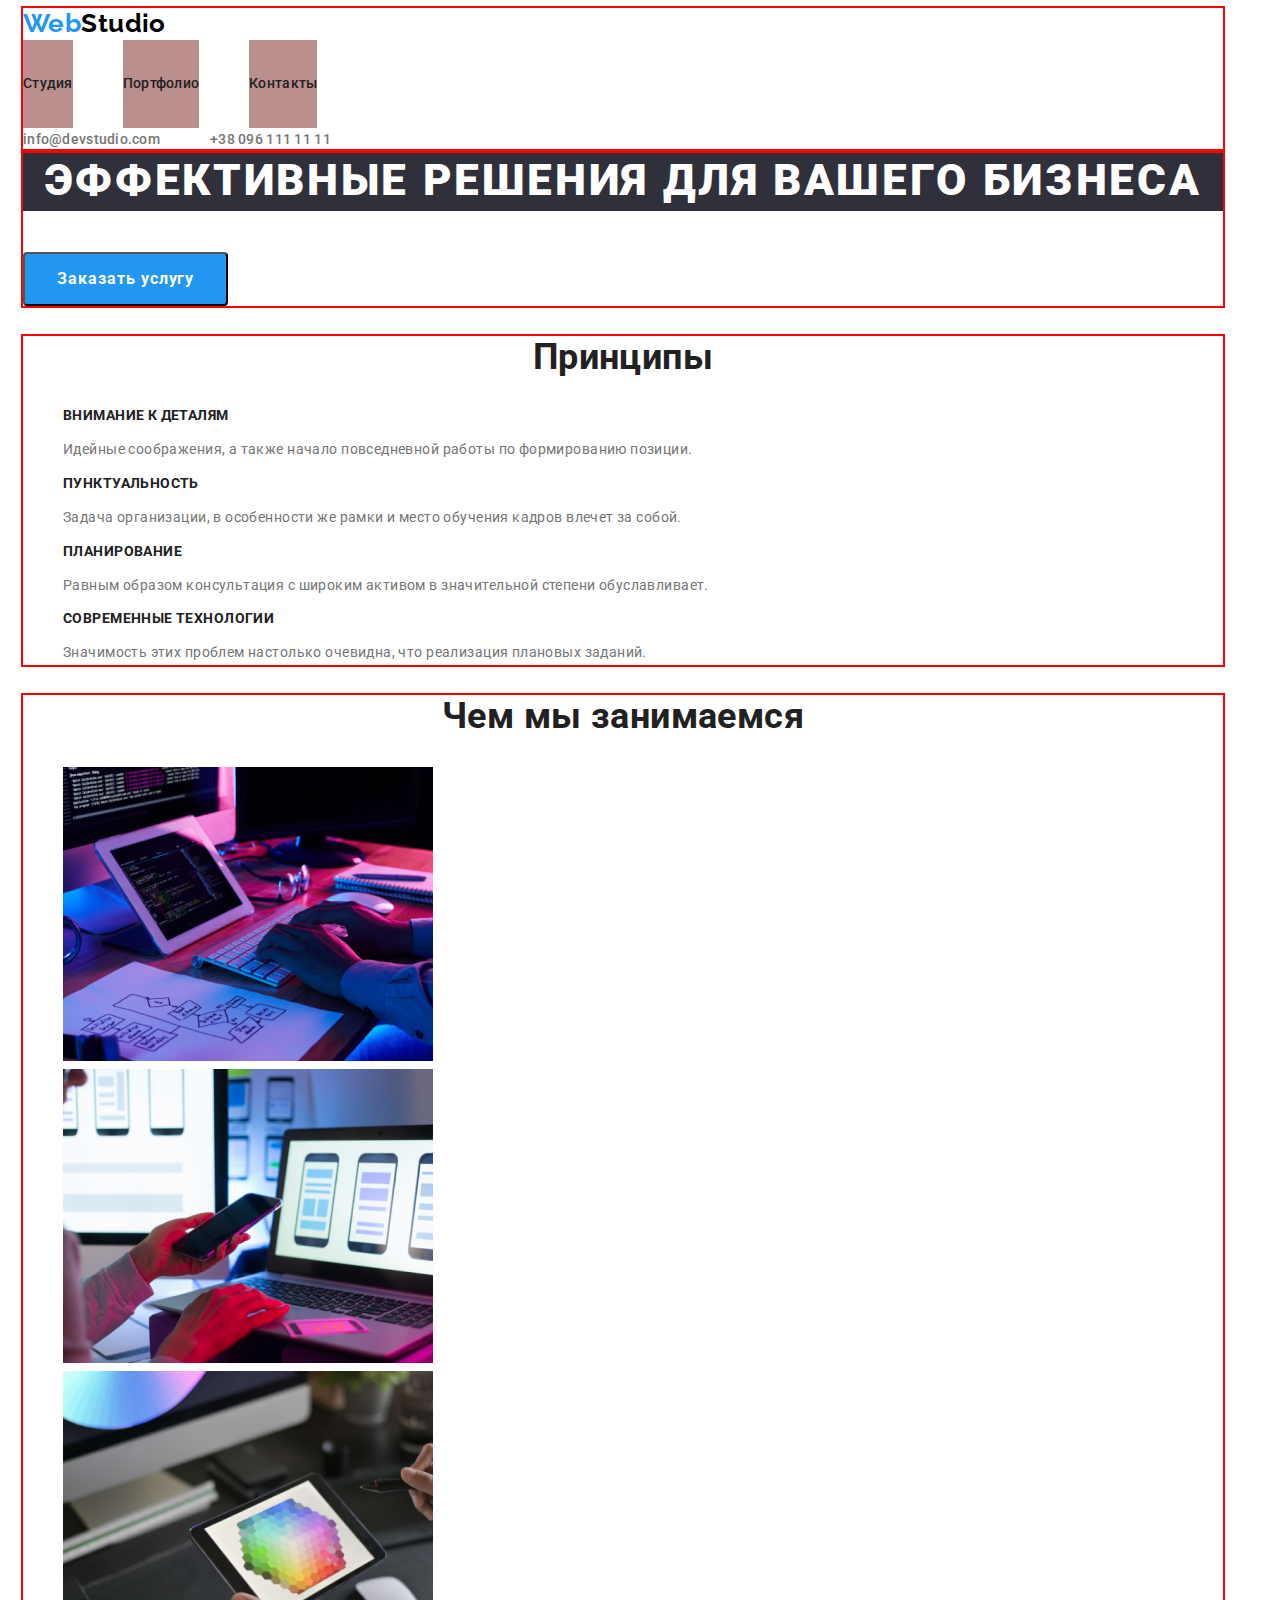
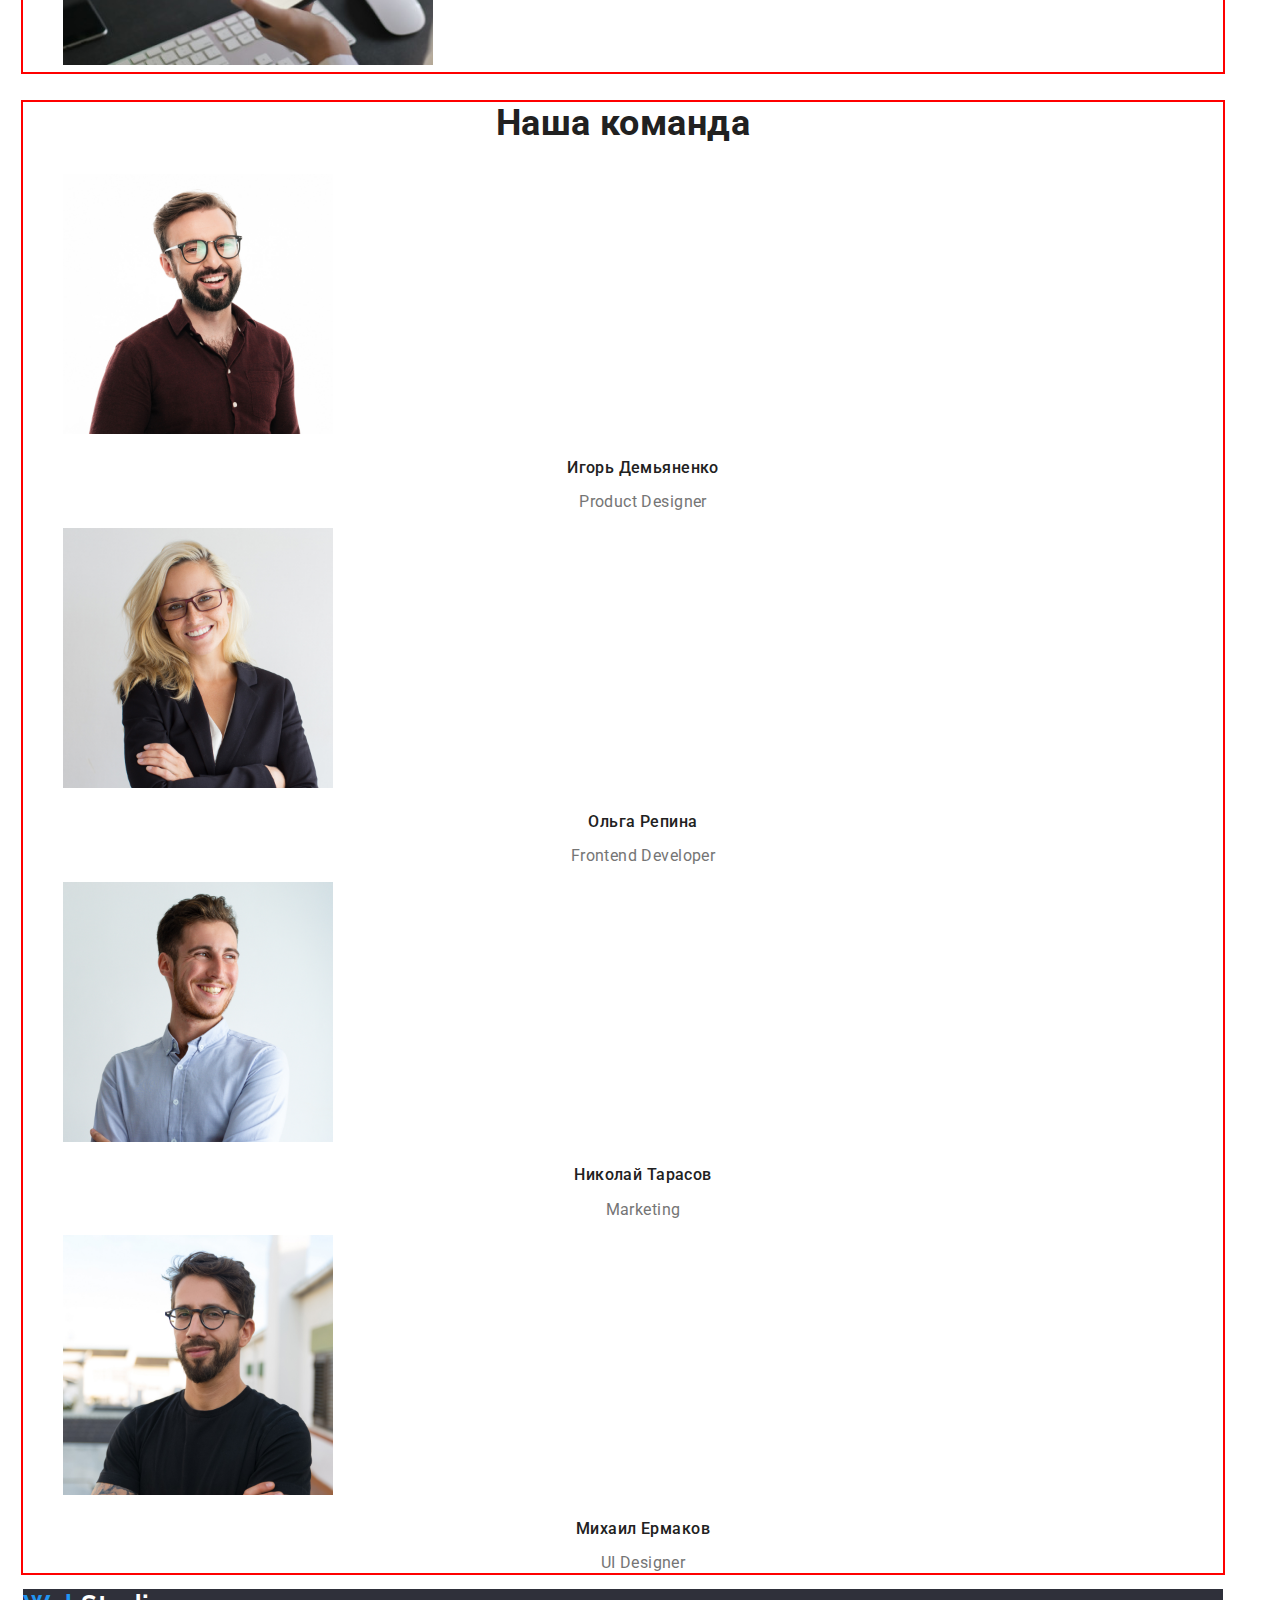
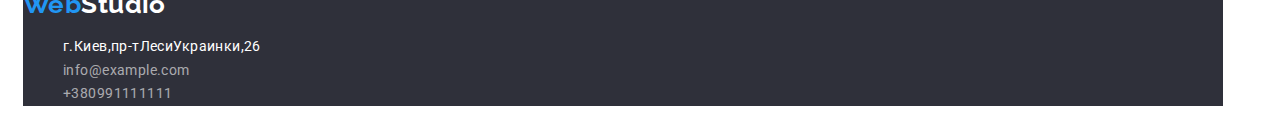
==== index.html @ 0a534595 "Начинает разметку хедера" ====
<!DOCTYPE html>
<html lang="ru">
<head>
    <meta charset="UTF-8">
    <meta http-equiv="X-UA-Compatible" content="IE=edge">
    <meta name="viewport" content="width=device-width, initial-scale=1.0">
    <title>Document</title>
    <link rel="preconnect" href="https://fonts.googleapis.com">
<link rel="preconnect" href="https://fonts.gstatic.com" crossorigin>
<link href="https://fonts.googleapis.com/css2?family=Raleway:wght@700&family=Roboto:wght@400;500;700;900&display=swap" rel="stylesheet">
    <link rel="stylesheet" href="./css/styles.css">
</head>
<body>
        <header class="page-header">
            <div class="container">
                <nav>
                <a href="" class="logo">
                 <span class="logo2">Web</span>Studio
                </a>
               <ul class="site-nav list">
                   <li class="item"><a href="./index.html">Студия</a></li>
                   <li class="item"><a href="./portfolio.html">Портфолио</a></li>
                   <li class="item"><a href="">Контакты</a></li>
               </ul>
                </nav>
               <ul class="connection list">
                   <li class="item"><a href="" class="connection-email" >info@devstudio.com</a></li>
                   <li class="item"><a href="" class="connection-tel">+38 096 111 11 11</a></li>
               </ul>
            </div>
            </header> 
   
    
    
  
   <main>
   <section class="title">
       <h1 class="main-title">Эффективные решения для вашего бизнеса</h1>
       <button type="button" class="button">Заказать услугу</button>
   </section>
   <section class="title">
       <h2 class="second-title">Принципы</h2>
       <ul>
           <li>
               <h3 class="subtitle">Внимание к деталям</h3>
               <p>Идейные соображения, а также начало повседневной работы по формированию позиции.</p>
            </li>
            <li>
                <h3 class="subtitle">Пунктуальность</h3>
                <p>Задача организации, в особенности же рамки и место обучения кадров влечет за собой.</p>
             </li>
             <li>
                <h3 class="subtitle">Планирование</h3>
                <p>Равным образом консультация с широким активом в значительной степени обуславливает.</p>
             </li>
             <li>
                <h3 class="subtitle">Современные технологии</h3>
                <p>Значимость этих проблем настолько очевидна, что реализация плановых заданий.</p>
             </li>
       </ul>
   </section>
   <section class="title">
       <h2 class="second-title">Чем мы занимаемся</h2>
       <ul>
           <li><img src="./images/1.jpg" alt="Рабочий процес програмирования" width="370"></li>
           <li><img src="./images/2.jpg" alt="Ноутбук и смартфон" width="370"></li>
           <li><img src="./images/3.png" alt="Цветовая палитра на экране планшета" width="370"></li>
       </ul>
    </section>
   <section class="title">
       <h2 class="second-title">Наша команда</h2>
       <ul>
           <li>
            <img src="./images/4.jpg" alt="Фото Игоря Демьяненко" width="270">
            <h3 class="title-people">Игорь Демьяненко</h3>
            <p class="text">Product Designer</p>
           </li>
           <li>            
            <img src="./images/5.jpg" alt="Фото Ольги Репиной" width="270">
            <h3 class="title-people">Ольга Репина</h3>
            <p class="text">Frontend Developer</p>
           </li>
           <li>
            <img src="./images/6.jpg" alt="Фото Николая Тарасова" width="270">
            <h3 class="title-people">Николай Тарасов</h3>
            <p class="text">Marketing</p>
           </li>
           <li> 
            <img src="./images/7.jpg" alt="Фото Михаила Ермакова" width="270">
            <h3 class="title-people">Михаил Ермаков</h3>
            <p class="text">UI Designer</p>
        </li>
       </ul>   
   </section>
</main>
<footer class="page-footer">
    <a href="" class="logo-footer">
        <span class="logo-footer2">Web</span>Studio
       </a>
  <address class="contacts">
        <ul class="list-contacts">
            <li><a href="" class="contacts-addres">г.Киев,пр-тЛесиУкраинки,26</a></li>
            <li><a href="mailto:info@example.com" class="contacts-mail">info@example.com</a></li>
            <li><a href="tel:+380991111111" class="contacts-tel">+380991111111</a></li>
        </ul>
    </address>
</footer>
</body>
</html>
---- css/styles.css ----
/*цвет заголовков #212121 */
/*цвет акцента #2196F3 */
/*цвет текста #757575 */
/* белый #FFFFFF */
/* темный фон #2F303A */
/* светлый фон #F5F4FA */

:root {
    --black: #212121 ;
    --accent-color: #2196F3;
    --text-color: #757575;
    --white: #FFFFFF;
    --dark-background: #2F303A;
    --light-background: #F5F4FA;
   
}
.list {
    padding: 0;
    margin: 0;
    list-style: none;
}
body {
   width: 1200px;
   padding-left: 15px;
   padding-right: 15px;

    background-color: #fff;
    color: #757575;
    font-family: Roboto, sans-serif;
    font-style:normal;
font-weight: 400;
font-size: 14px;
line-height: 1.7;
letter-spacing: 0.03em;
} 
.page-header {
    display: flex;
}
.container {
    margin-left: auto;
    margin-right: auto;
    width: 1200px;
    outline: 2px solid red;
    }
 .logo {
     color: black;
     font-family: Raleway, cursive, sans-serif;
     font-weight: 700;
     font-size: 26px;
line-height: 1.19;
text-decoration: none;
     }  
     .logo2  {
    color: #2196F3
   }
ul {
    list-style: none;
}

/* Site-nav */
.site-nav {
    display: flex;
}
.site-nav .item {
    display: block;
    padding-top: 32px;
    padding-bottom: 32px;
    background-color: rosybrown;
}
.site-nav .item + .item {
    margin-left: 50px;
  }
.site-nav a{
 color:var(--black); 
 font-weight: 500;
line-height: 1.14;
letter-spacing: 0.02em; 
text-decoration: none; 
}

.site-nav a:hover,
.site-nav a:focus {
   color: var(--accent-color);
}
.active-page {
    color: var(--accent-color);
}
/*Connection */
.connection {
    display: flex;
    }
.connection .item + .item {
    margin-left: 50px;
}
.connection a{
    font-family: Roboto;
font-weight: 500;
font-size: 14px;
line-height: 1.14;
letter-spacing: 0.02em;
color: var(--text-color);
text-decoration: none;
}
.connection a:hover, 
.connection a:focus {
    color: var(--accent-color);
}

/* Title */
.title {
    outline: 2px solid red;
    }
.main-title {
    margin-top: 0;
    margin-bottom: 41px;
    text-transform: uppercase;
    background-color: var(--dark-background);
    color: var(--white);
    font-weight: 900;
font-size: 44px;
line-height: 1.36;
letter-spacing: 0.06em;
text-align: center;
}
.button {
    display: inline-block;
    cursor: pointer;
    font-family: inherit;
    color: var(--white);
    background-color: var(--accent-color);
    font-weight: 700;
    border-radius: 4px;
    padding: 10px 32px;
    min-width: 200px;
font-size: 16px;
line-height: 1.88;
display: flex;
text-align: center;
letter-spacing: 0.06em;
}
/*Принципы*/ /*Чем мы занимаемся*/ 
.second-title {
  color: var(--black);
  font-weight: 700;
  font-size: 36px;
  line-height: 1.17;
  text-align: center;
  }
 .subtitle {
    text-transform: uppercase;
    color: var(--black);
    font-weight: 700;
    font-size: 14px;
    line-height: 1.14;
 }

/*Наша команда*/
 .title-people {
     color: var(--black);
    font-weight: 500;
    font-size: 16px;
line-height: 1.19;
text-align: center;
 }
 .text {
     color: var(--text-color);
        font-size: 16px;
    line-height: 1.18;
    text-align: center;
    }
/* Footer */
footer {
        background-color: var(--dark-background);
}
.logo-footer {
    color: white;
    font-family: Raleway, cursive, sans-serif;
    font-weight: 700;
    font-size: 26px;
line-height: 1.19;
text-decoration: none;
    }  
    .logo-footer2  {
   color: #2196F3
  }
  .contacts-addres {
    color: var(--white);
    text-decoration: none; 
    font-style: normal;
}
  
.contacts-mail, 
.contacts-tel {
   color: rgba(255, 255, 255, 0.6); 
   text-decoration: none; 
   font-style: normal;
}
  

/* ПОРТФОЛИО*/

.filter-button {
font-family: Roboto;   
 cursor: pointer;
 color: var(--black);
 background: var(--light-background);
font-weight: 500;
font-size: 16px;
line-height: 1.6; 
text-align: center;
letter-spacing: 0.03em;
}
button:hover,
button:focus {
    color: var(--white);
    background: var(--accent-color);
}
.item-list {
color: var(--black);
    font-weight: 700;
font-size: 18px;
line-height: 2;
letter-spacing: 0.06em;
}
.item-text {
    color: var(--text-color);
    font-size: 16px;
line-height: 1.9;
}
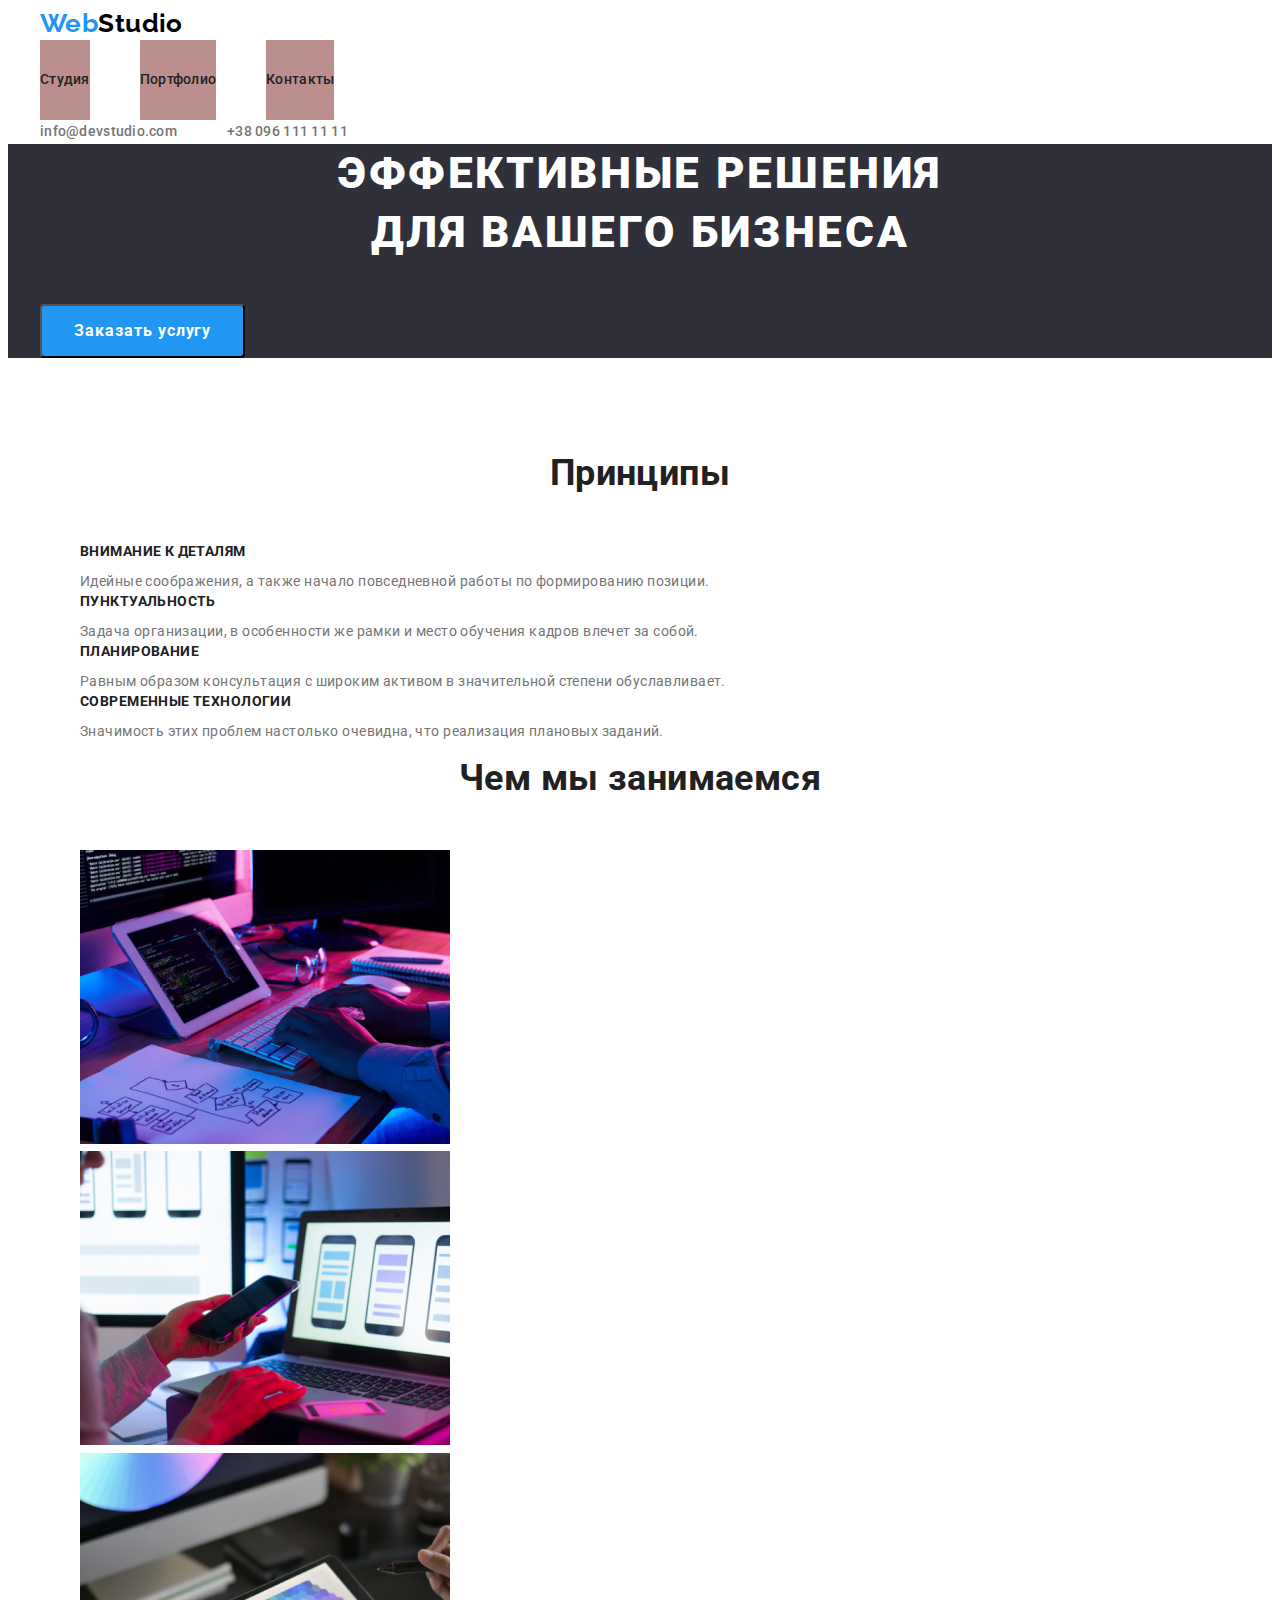
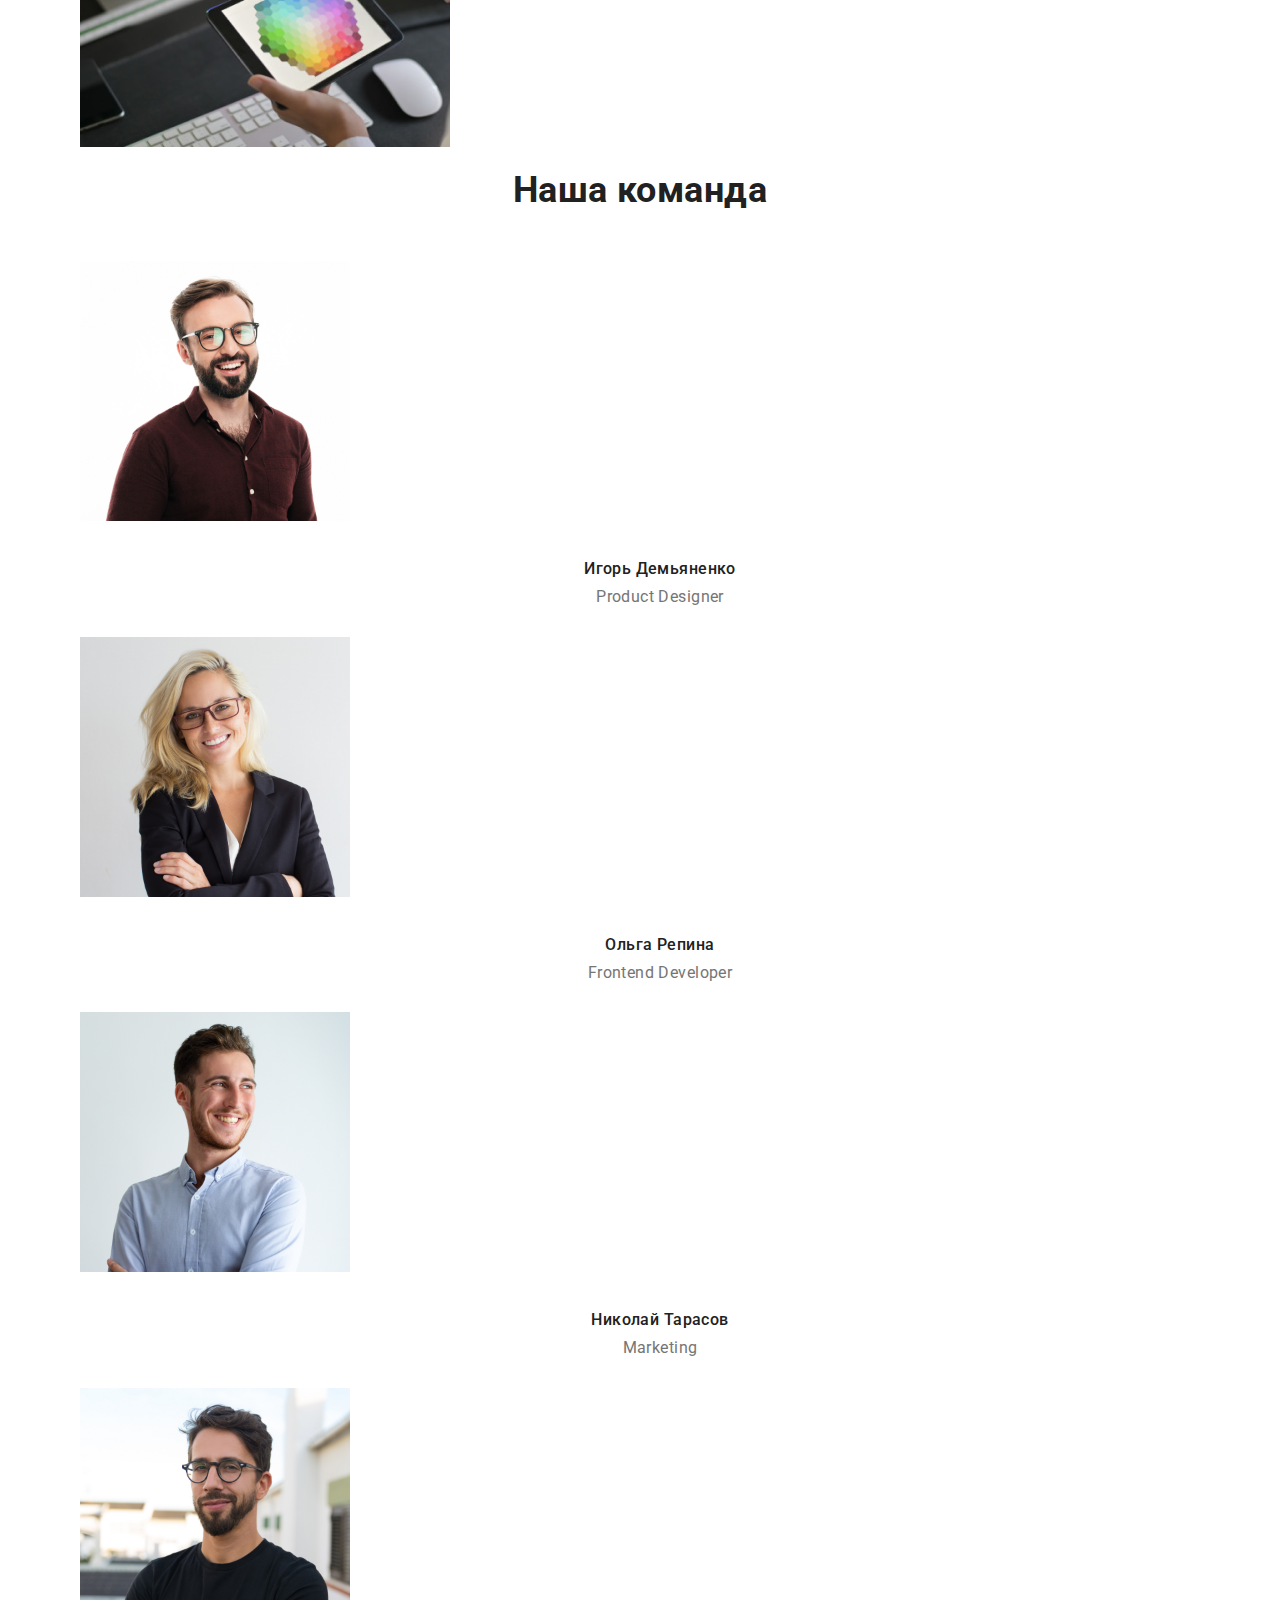
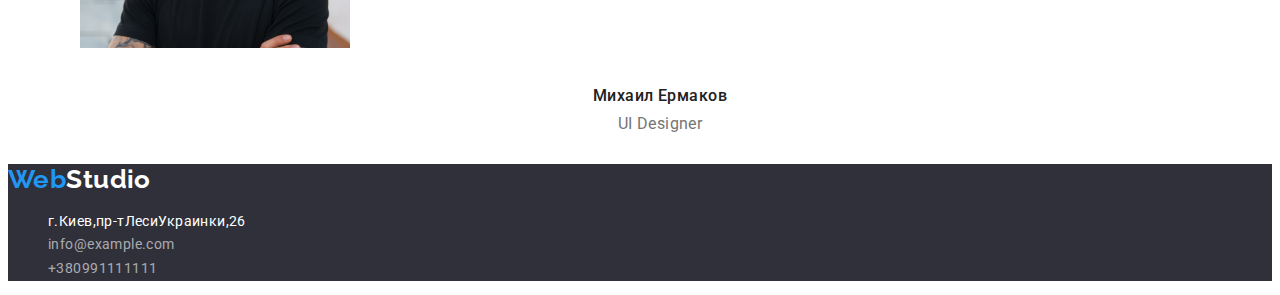
==== commit c18c5d47: "Cоздает блочную модель на главной" ====
--- a/index.html
+++ b/index.html
@@ -11,9 +11,9 @@
     <link rel="stylesheet" href="./css/styles.css">
 </head>
 <body>
-        <header class="page-header">
-            <div class="container">
-                <nav>
+    <header class="page-header">
+        <div class="container">
+            <nav>
                 <a href="" class="logo">
                  <span class="logo2">Web</span>Studio
                 </a>
@@ -22,75 +22,85 @@
                    <li class="item"><a href="./portfolio.html">Портфолио</a></li>
                    <li class="item"><a href="">Контакты</a></li>
                </ul>
-                </nav>
+            </nav>
                <ul class="connection list">
                    <li class="item"><a href="" class="connection-email" >info@devstudio.com</a></li>
                    <li class="item"><a href="" class="connection-tel">+38 096 111 11 11</a></li>
                </ul>
-            </div>
-            </header> 
+        </div>
+    </header> 
+            
    
     
     
   
    <main>
+    
+   <section class="hero">
+       <div class="container">
+       <h1 class="main-title">Эффективные решения<br> для вашего бизнеса</h1>
+       <button type="button" class="button">Заказать услугу</button>
+    </div>
+    </section>
    <section class="title">
-       <h1 class="main-title">Эффективные решения для вашего бизнеса</h1>
-       <button type="button" class="button">Заказать услугу</button>
-   </section>
-   <section class="title">
-       <h2 class="second-title">Принципы</h2>
+    <div class="container">
+    <h2 class="second-title list">Принципы</h2>
        <ul>
-           <li>
+           <li class="principlist">
                <h3 class="subtitle">Внимание к деталям</h3>
                <p>Идейные соображения, а также начало повседневной работы по формированию позиции.</p>
             </li>
-            <li>
+            <li class="principlist">
                 <h3 class="subtitle">Пунктуальность</h3>
                 <p>Задача организации, в особенности же рамки и место обучения кадров влечет за собой.</p>
              </li>
-             <li>
+             <li class="principlist">
                 <h3 class="subtitle">Планирование</h3>
                 <p>Равным образом консультация с широким активом в значительной степени обуславливает.</p>
              </li>
-             <li>
+             <li class="principlist"> 
                 <h3 class="subtitle">Современные технологии</h3>
                 <p>Значимость этих проблем настолько очевидна, что реализация плановых заданий.</p>
              </li>
        </ul>
+    </div>
    </section>
    <section class="title">
-       <h2 class="second-title">Чем мы занимаемся</h2>
+       <div class="container">
+       <h2 class="second-title list">Чем мы занимаемся</h2>
        <ul>
            <li><img src="./images/1.jpg" alt="Рабочий процес програмирования" width="370"></li>
            <li><img src="./images/2.jpg" alt="Ноутбук и смартфон" width="370"></li>
            <li><img src="./images/3.png" alt="Цветовая палитра на экране планшета" width="370"></li>
        </ul>
+    </div>
     </section>
    <section class="title">
-       <h2 class="second-title">Наша команда</h2>
+       <div class="container">
+       <h2 class="second-title list">Наша команда</h2>
        <ul>
            <li>
-            <img src="./images/4.jpg" alt="Фото Игоря Демьяненко" width="270">
+            <img src="./images/4.jpg" class="foto" alt="Фото Игоря Демьяненко" width="270">
             <h3 class="title-people">Игорь Демьяненко</h3>
             <p class="text">Product Designer</p>
            </li>
            <li>            
-            <img src="./images/5.jpg" alt="Фото Ольги Репиной" width="270">
+            <img src="./images/5.jpg" class="foto" alt="Фото Ольги Репиной" width="270">
             <h3 class="title-people">Ольга Репина</h3>
             <p class="text">Frontend Developer</p>
            </li>
            <li>
-            <img src="./images/6.jpg" alt="Фото Николая Тарасова" width="270">
+            <img src="./images/6.jpg" class="foto" alt="Фото Николая Тарасова" width="270">
             <h3 class="title-people">Николай Тарасов</h3>
             <p class="text">Marketing</p>
            </li>
            <li> 
-            <img src="./images/7.jpg" alt="Фото Михаила Ермакова" width="270">
+            <img src="./images/7.jpg" class="foto" alt="Фото Михаила Ермакова" width="270">
             <h3 class="title-people">Михаил Ермаков</h3>
             <p class="text">UI Designer</p>
         </li>
-       </ul>   
+       </ul>
+    </div>   
    </section>
 </main>
 <footer class="page-footer">
--- a/css/styles.css
+++ b/css/styles.css
@@ -20,10 +20,6 @@
     list-style: none;
 }
 body {
-   width: 1200px;
-   padding-left: 15px;
-   padding-right: 15px;
-
     background-color: #fff;
     color: #757575;
     font-family: Roboto, sans-serif;
@@ -34,13 +30,16 @@
 letter-spacing: 0.03em;
 } 
 .page-header {
-    display: flex;
-}
+  
+   }
 .container {
+    width: 1200px;
+    padding-left: 15px;
+    padding-right: 15px;
     margin-left: auto;
     margin-right: auto;
-    width: 1200px;
-    outline: 2px solid red;
+   
+   /*background-color: yellow;*/
     }
  .logo {
      color: black;
@@ -62,7 +61,7 @@
     display: flex;
 }
 .site-nav .item {
-    display: block;
+    display: flex;
     padding-top: 32px;
     padding-bottom: 32px;
     background-color: rosybrown;
@@ -71,6 +70,7 @@
     margin-left: 50px;
   }
 .site-nav a{
+    display: flex;
  color:var(--black); 
  font-weight: 500;
 line-height: 1.14;
@@ -108,7 +108,12 @@
 
 /* Title */
 .title {
-    outline: 2px solid red;
+   
+    }
+.hero {
+   margin-bottom: 94px;
+   text-align: center;
+background-color: var(--dark-background);
     }
 .main-title {
     margin-top: 0;
@@ -120,7 +125,7 @@
 font-size: 44px;
 line-height: 1.36;
 letter-spacing: 0.06em;
-text-align: center;
+
 }
 .button {
     display: inline-block;
@@ -139,13 +144,25 @@
 letter-spacing: 0.06em;
 }
 /*Принципы*/ /*Чем мы занимаемся*/ 
+.principlist p {
+    margin-top: 0;
+    margin-bottom: 0;
+}
+
+h3 {
+    margin-top: 0;
+    margin-bottom: 10px;
+  
+}
 .second-title {
+    margin-bottom: 50px;
   color: var(--black);
   font-weight: 700;
   font-size: 36px;
   line-height: 1.17;
   text-align: center;
   }
+  
  .subtitle {
     text-transform: uppercase;
     color: var(--black);
@@ -162,8 +179,14 @@
 line-height: 1.19;
 text-align: center;
  }
+ .foto {
+     margin-top: 0;
+     margin-bottom: 30px;
+ }
  .text {
-     color: var(--text-color);
+     margin-top: 0;
+     margin-bottom: 30px;
+    color: var(--text-color);
         font-size: 16px;
     line-height: 1.18;
     text-align: center;
@@ -172,8 +195,11 @@
 footer {
         background-color: var(--dark-background);
 }
+
 .logo-footer {
-    color: white;
+   
+    margin-bottom: 20px;
+   color: white;
     font-family: Raleway, cursive, sans-serif;
     font-weight: 700;
     font-size: 26px;
@@ -188,14 +214,16 @@
     text-decoration: none; 
     font-style: normal;
 }
-  
-.contacts-mail, 
+ .contacts-mail, 
 .contacts-tel {
    color: rgba(255, 255, 255, 0.6); 
    text-decoration: none; 
    font-style: normal;
 }
-  
+.contacts-addres, .contacts-mail {
+    margin-top: 0;
+    margin-bottom: 9px;
+}
 
 /* ПОРТФОЛИО*/
 
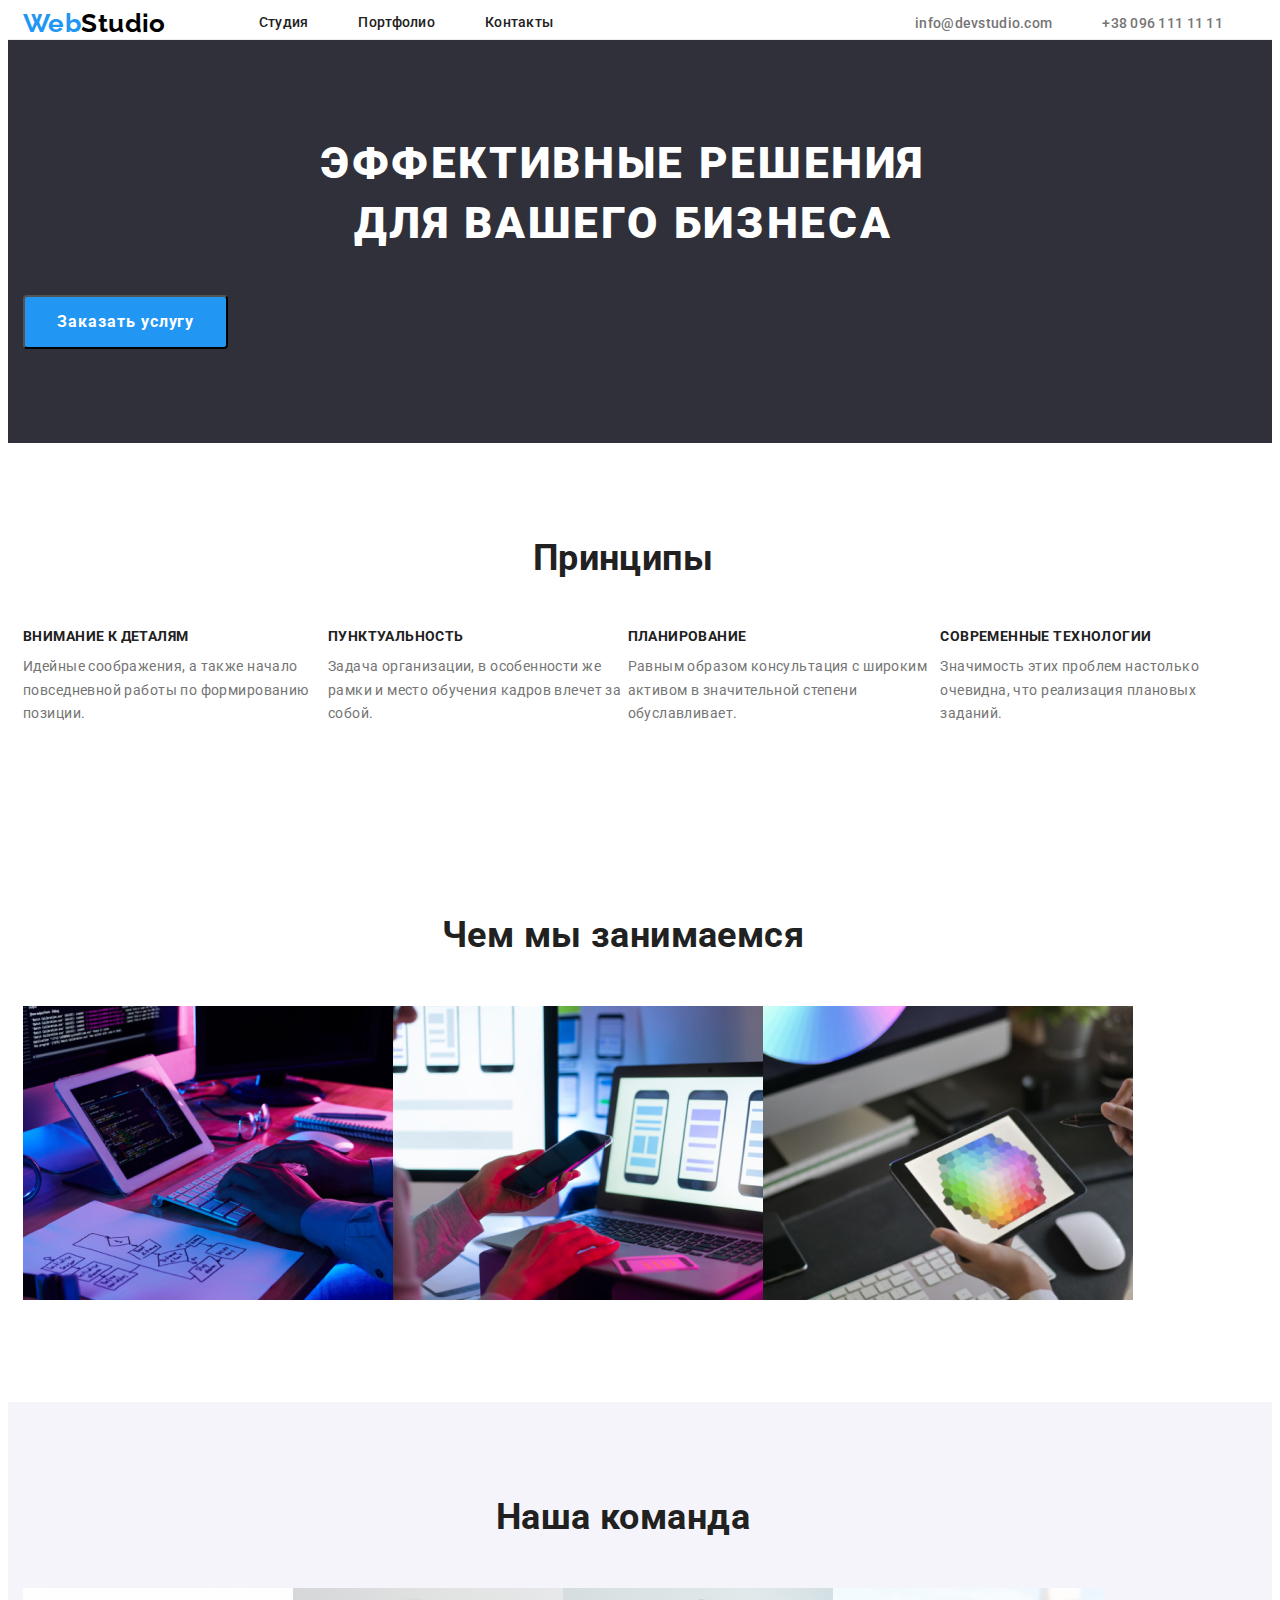
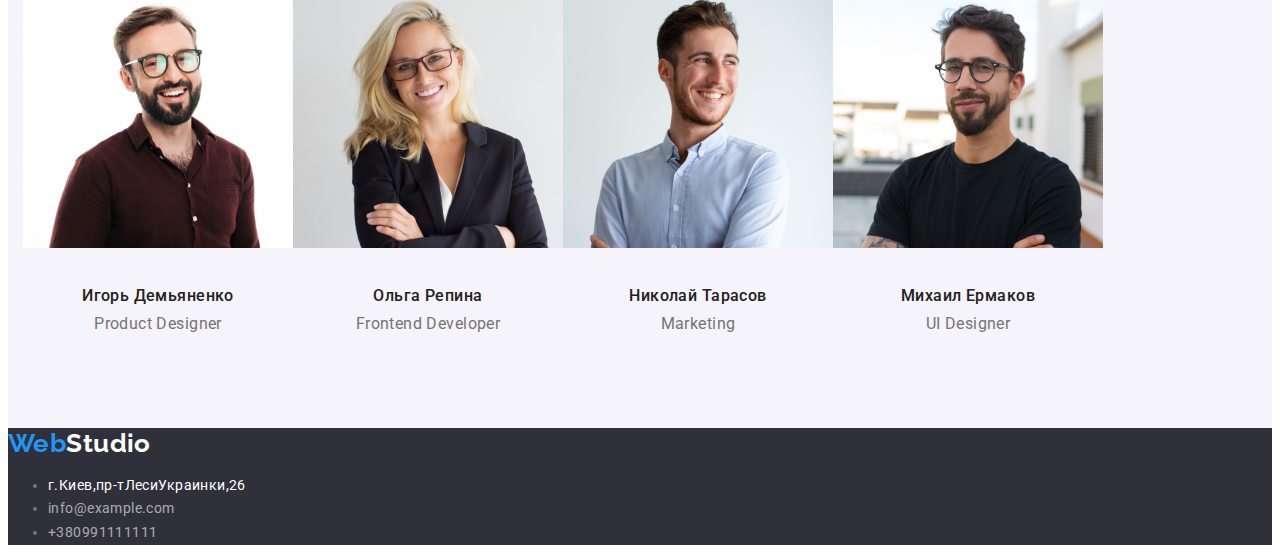
==== commit 4f9dbc07: "Вносит флексбоксы в хедер и портфолио" ====
--- a/index.html
+++ b/index.html
@@ -12,20 +12,20 @@
 </head>
 <body>
     <header class="page-header">
-        <div class="container">
+        <div class="container main-nav">
             <nav>
                 <a href="" class="logo">
                  <span class="logo2">Web</span>Studio
                 </a>
                <ul class="site-nav list">
-                   <li class="item"><a href="./index.html">Студия</a></li>
-                   <li class="item"><a href="./portfolio.html">Портфолио</a></li>
-                   <li class="item"><a href="">Контакты</a></li>
+                   <li class="nav-item"><a href="./index.html">Студия</a></li>
+                   <li class="nav-item"><a href="./portfolio.html">Портфолио</a></li>
+                   <li class="nav-item"><a href="">Контакты</a></li>
                </ul>
             </nav>
                <ul class="connection list">
-                   <li class="item"><a href="" class="connection-email" >info@devstudio.com</a></li>
-                   <li class="item"><a href="" class="connection-tel">+38 096 111 11 11</a></li>
+                   <li class="nav-item"><a href="" class="connection-email" >info@devstudio.com</a></li>
+                   <li class="nav-item"><a href="" class="connection-tel">+38 096 111 11 11</a></li>
                </ul>
         </div>
     </header> 
@@ -45,20 +45,20 @@
    <section class="title">
     <div class="container">
     <h2 class="second-title list">Принципы</h2>
-       <ul>
-           <li class="principlist">
+       <ul class="principlist list">
+           <li>
                <h3 class="subtitle">Внимание к деталям</h3>
                <p>Идейные соображения, а также начало повседневной работы по формированию позиции.</p>
             </li>
-            <li class="principlist">
+            <li>
                 <h3 class="subtitle">Пунктуальность</h3>
                 <p>Задача организации, в особенности же рамки и место обучения кадров влечет за собой.</p>
              </li>
-             <li class="principlist">
+             <li>
                 <h3 class="subtitle">Планирование</h3>
                 <p>Равным образом консультация с широким активом в значительной степени обуславливает.</p>
              </li>
-             <li class="principlist"> 
+             <li> 
                 <h3 class="subtitle">Современные технологии</h3>
                 <p>Значимость этих проблем настолько очевидна, что реализация плановых заданий.</p>
              </li>
@@ -68,17 +68,17 @@
    <section class="title">
        <div class="container">
        <h2 class="second-title list">Чем мы занимаемся</h2>
-       <ul>
+       <ul class="principlist list">
            <li><img src="./images/1.jpg" alt="Рабочий процес програмирования" width="370"></li>
            <li><img src="./images/2.jpg" alt="Ноутбук и смартфон" width="370"></li>
            <li><img src="./images/3.png" alt="Цветовая палитра на экране планшета" width="370"></li>
        </ul>
     </div>
     </section>
-   <section class="title">
+   <section class="title team">
        <div class="container">
        <h2 class="second-title list">Наша команда</h2>
-       <ul>
+       <ul class="principlist list">
            <li>
             <img src="./images/4.jpg" class="foto" alt="Фото Игоря Демьяненко" width="270">
             <h3 class="title-people">Игорь Демьяненко</h3>
@@ -104,7 +104,7 @@
    </section>
 </main>
 <footer class="page-footer">
-    <a href="" class="logo-footer">
+    <a href="" class="logo-footer ">
         <span class="logo-footer2">Web</span>Studio
        </a>
   <address class="contacts">
--- a/css/styles.css
+++ b/css/styles.css
@@ -29,15 +29,19 @@
 line-height: 1.7;
 letter-spacing: 0.03em;
 } 
+section {
+    padding-top: 94px;
+    padding-bottom: 94px;
+}
 .page-header {
-  
-   }
+    border-bottom:1px solid rgba(236, 236, 236, 1);
+}
 .container {
     width: 1200px;
     padding-left: 15px;
     padding-right: 15px;
-    margin-left: auto;
-    margin-right: auto;
+    margin-left: 0;
+    margin-right: 0;
    
    /*background-color: yellow;*/
     }
@@ -52,26 +56,31 @@
      .logo2  {
     color: #2196F3
    }
-ul {
-    list-style: none;
-}
-
+/*Main-nav*/
+.main-nav {
+    display: flex;
+    align-items: center;
+    }
 /* Site-nav */
 .site-nav {
     display: flex;
+    margin-left: 93px;
+}
+nav {
+    display: flex;
+    align-items: center;
 }
 .site-nav .item {
     display: flex;
     padding-top: 32px;
     padding-bottom: 32px;
-    background-color: rosybrown;
-}
-.site-nav .item + .item {
+    }
+.site-nav .nav-item + .nav-item {
     margin-left: 50px;
   }
 .site-nav a{
     display: flex;
- color:var(--black); 
+    color:var(--black); 
  font-weight: 500;
 line-height: 1.14;
 letter-spacing: 0.02em; 
@@ -88,8 +97,9 @@
 /*Connection */
 .connection {
     display: flex;
-    }
-.connection .item + .item {
+    margin-left: auto;
+    }
+.connection .nav-item + .nav-item {
     margin-left: 50px;
 }
 .connection a{
@@ -111,7 +121,6 @@
    
     }
 .hero {
-   margin-bottom: 94px;
    text-align: center;
 background-color: var(--dark-background);
     }
@@ -144,18 +153,18 @@
 letter-spacing: 0.06em;
 }
 /*Принципы*/ /*Чем мы занимаемся*/ 
-.principlist p {
+ p {
     margin-top: 0;
     margin-bottom: 0;
-}
+   }
 
 h3 {
     margin-top: 0;
-    margin-bottom: 10px;
-  
-}
+    margin-bottom: 0px;
+    padding-bottom: 10px;
+  }
 .second-title {
-    margin-bottom: 50px;
+    padding-bottom: 50px;
   color: var(--black);
   font-weight: 700;
   font-size: 36px;
@@ -170,8 +179,14 @@
     font-size: 14px;
     line-height: 1.14;
  }
+ .principlist {
+     display: flex;
+ }
 
 /*Наша команда*/
+.team {
+    background-color: var(--light-background);
+}
  .title-people {
      color: var(--black);
     font-weight: 500;
@@ -181,11 +196,12 @@
  }
  .foto {
      margin-top: 0;
-     margin-bottom: 30px;
+     margin-bottom: 0px;
+     padding-bottom: 30px;
  }
  .text {
      margin-top: 0;
-     margin-bottom: 30px;
+     margin-bottom: 0px;
     color: var(--text-color);
         font-size: 16px;
     line-height: 1.18;
@@ -193,11 +209,10 @@
     }
 /* Footer */
 footer {
+    
         background-color: var(--dark-background);
 }
-
 .logo-footer {
-   
     margin-bottom: 20px;
    color: white;
     font-family: Raleway, cursive, sans-serif;
@@ -243,8 +258,37 @@
     color: var(--white);
     background: var(--accent-color);
 }
+.progect {
+    display: flex;
+    flex-wrap: wrap;
+}
+.item {
+    padding: 0;
+    border: 1px solid rgba(238, 238, 238, 1);
+    width: 370px;
+    margin-right: 30px;
+}
+.item:nth-child(3n) {
+    margin-right: 0;
+}
+.item h2 {
+    padding-right: 24px;
+    padding-bottom: 4px;
+    padding-left: 24px;
+}
+.item p {
+    padding-right: 24px;
+    padding-bottom: 20px;
+    padding-left: 24px;
+   }
+.item-img {
+   padding-bottom: 20px;
+}
 .item-list {
-color: var(--black);
+    margin-top: 0;
+    margin-bottom: 0;
+    padding-bottom: 4px;
+    color: var(--black);
     font-weight: 700;
 font-size: 18px;
 line-height: 2;
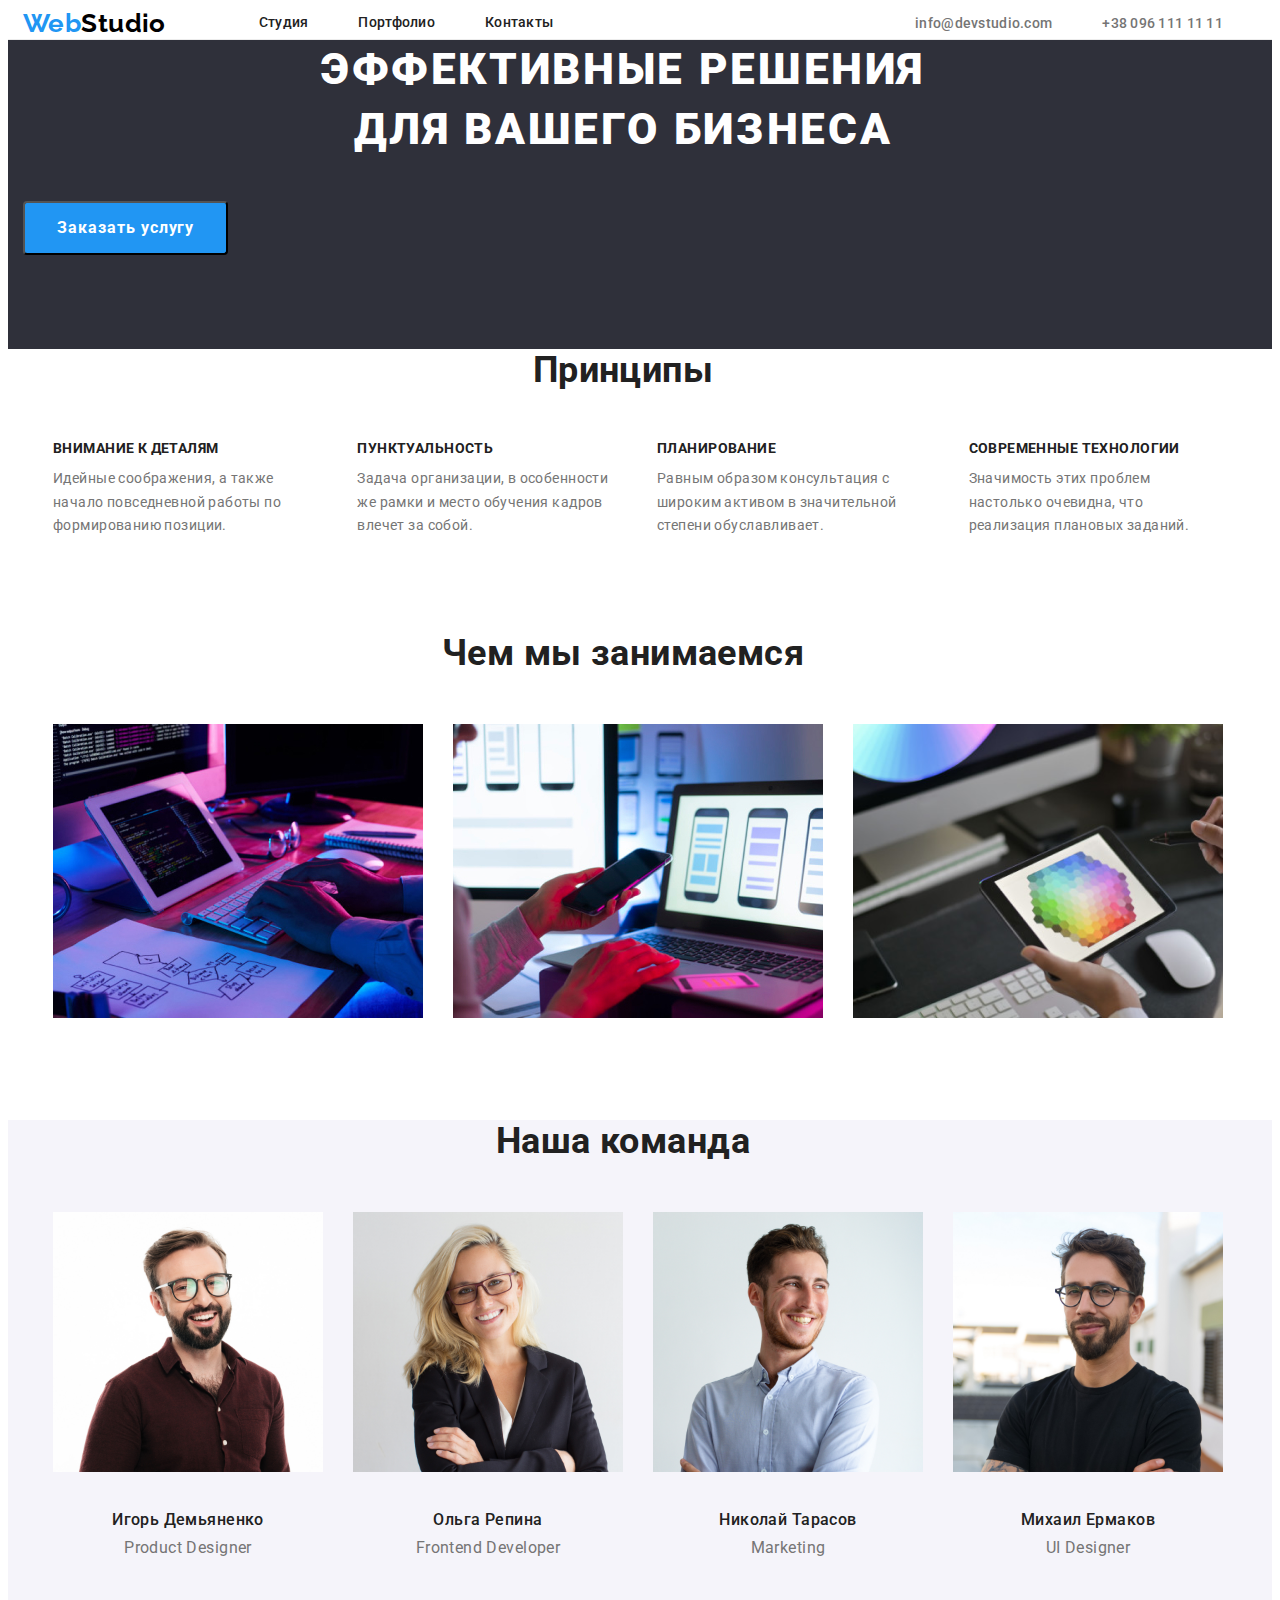
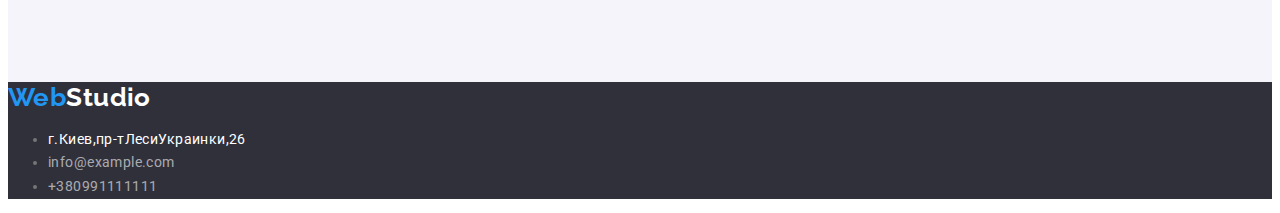
==== commit 89891e50: "Добавляет флексбоксы на главной" ====
--- a/index.html
+++ b/index.html
@@ -46,19 +46,19 @@
     <div class="container">
     <h2 class="second-title list">Принципы</h2>
        <ul class="principlist list">
-           <li>
+           <li class="principlist-subtitle">
                <h3 class="subtitle">Внимание к деталям</h3>
                <p>Идейные соображения, а также начало повседневной работы по формированию позиции.</p>
             </li>
-            <li>
+            <li class="principlist-subtitle">
                 <h3 class="subtitle">Пунктуальность</h3>
                 <p>Задача организации, в особенности же рамки и место обучения кадров влечет за собой.</p>
              </li>
-             <li>
+             <li class="principlist-subtitle">
                 <h3 class="subtitle">Планирование</h3>
                 <p>Равным образом консультация с широким активом в значительной степени обуславливает.</p>
              </li>
-             <li> 
+             <li class="principlist-subtitle"> 
                 <h3 class="subtitle">Современные технологии</h3>
                 <p>Значимость этих проблем настолько очевидна, что реализация плановых заданий.</p>
              </li>
@@ -69,9 +69,9 @@
        <div class="container">
        <h2 class="second-title list">Чем мы занимаемся</h2>
        <ul class="principlist list">
-           <li><img src="./images/1.jpg" alt="Рабочий процес програмирования" width="370"></li>
-           <li><img src="./images/2.jpg" alt="Ноутбук и смартфон" width="370"></li>
-           <li><img src="./images/3.png" alt="Цветовая палитра на экране планшета" width="370"></li>
+           <li class="foto-list"><img src="./images/1.jpg" alt="Рабочий процес програмирования" width="370"></li>
+           <li class="foto-list"><img src="./images/2.jpg" alt="Ноутбук и смартфон" width="370"></li>
+           <li class="foto-list"><img src="./images/3.png" alt="Цветовая палитра на экране планшета" width="370"></li>
        </ul>
     </div>
     </section>
@@ -79,22 +79,22 @@
        <div class="container">
        <h2 class="second-title list">Наша команда</h2>
        <ul class="principlist list">
-           <li>
+           <li class="team-list">
             <img src="./images/4.jpg" class="foto" alt="Фото Игоря Демьяненко" width="270">
             <h3 class="title-people">Игорь Демьяненко</h3>
             <p class="text">Product Designer</p>
            </li>
-           <li>            
+           <li class="team-list">            
             <img src="./images/5.jpg" class="foto" alt="Фото Ольги Репиной" width="270">
             <h3 class="title-people">Ольга Репина</h3>
             <p class="text">Frontend Developer</p>
            </li>
-           <li>
+           <li class="team-list">
             <img src="./images/6.jpg" class="foto" alt="Фото Николая Тарасова" width="270">
             <h3 class="title-people">Николай Тарасов</h3>
             <p class="text">Marketing</p>
            </li>
-           <li> 
+           <li class="team-list"> 
             <img src="./images/7.jpg" class="foto" alt="Фото Михаила Ермакова" width="270">
             <h3 class="title-people">Михаил Ермаков</h3>
             <p class="text">UI Designer</p>
--- a/css/styles.css
+++ b/css/styles.css
@@ -30,7 +30,7 @@
 letter-spacing: 0.03em;
 } 
 section {
-    padding-top: 94px;
+    padding-top: 0;
     padding-bottom: 94px;
 }
 .page-header {
@@ -181,11 +181,28 @@
  }
  .principlist {
      display: flex;
- }
-
+     margin-left: 30px;
+    }
+.principlist-subtitle {
+    display: block;
+   }
+  .principlist .principlist-subtitle + .principlist-subtitle {
+    margin-left: 30px;
+   }
+.principlist .foto-list+.foto-list {
+    margin-left: 30px;
+}
 /*Наша команда*/
 .team {
     background-color: var(--light-background);
+}
+.team-list {
+    display: block;
+    b
+
+}
+.principlist .team-list+.team-list {
+    margin-left: 30px;
 }
  .title-people {
      color: var(--black);
@@ -202,6 +219,7 @@
  .text {
      margin-top: 0;
      margin-bottom: 0px;
+     padding-bottom: 30px;
     color: var(--text-color);
         font-size: 16px;
     line-height: 1.18;
@@ -242,7 +260,18 @@
 
 /* ПОРТФОЛИО*/
 
+.filter {
+    display: flex;
+    justify-content: center;
+    margin-bottom: 50px;
+    }
+.filter .filter-block + .filter-block {
+        margin-left: 8px;
+      }
 .filter-button {
+padding: 6px 22px;
+border-radius: 4px;
+
 font-family: Roboto;   
  cursor: pointer;
  color: var(--black);
@@ -264,12 +293,17 @@
 }
 .item {
     padding: 0;
-    border: 1px solid rgba(238, 238, 238, 1);
+    border: 1px solid rgb(116, 96, 96);
     width: 370px;
     margin-right: 30px;
-}
+    margin-bottom: 30px;
+    }
+
 .item:nth-child(3n) {
     margin-right: 0;
+}
+.item:nth-last-child(-n+3) {
+    margin-bottom: 0;
 }
 .item h2 {
     padding-right: 24px;
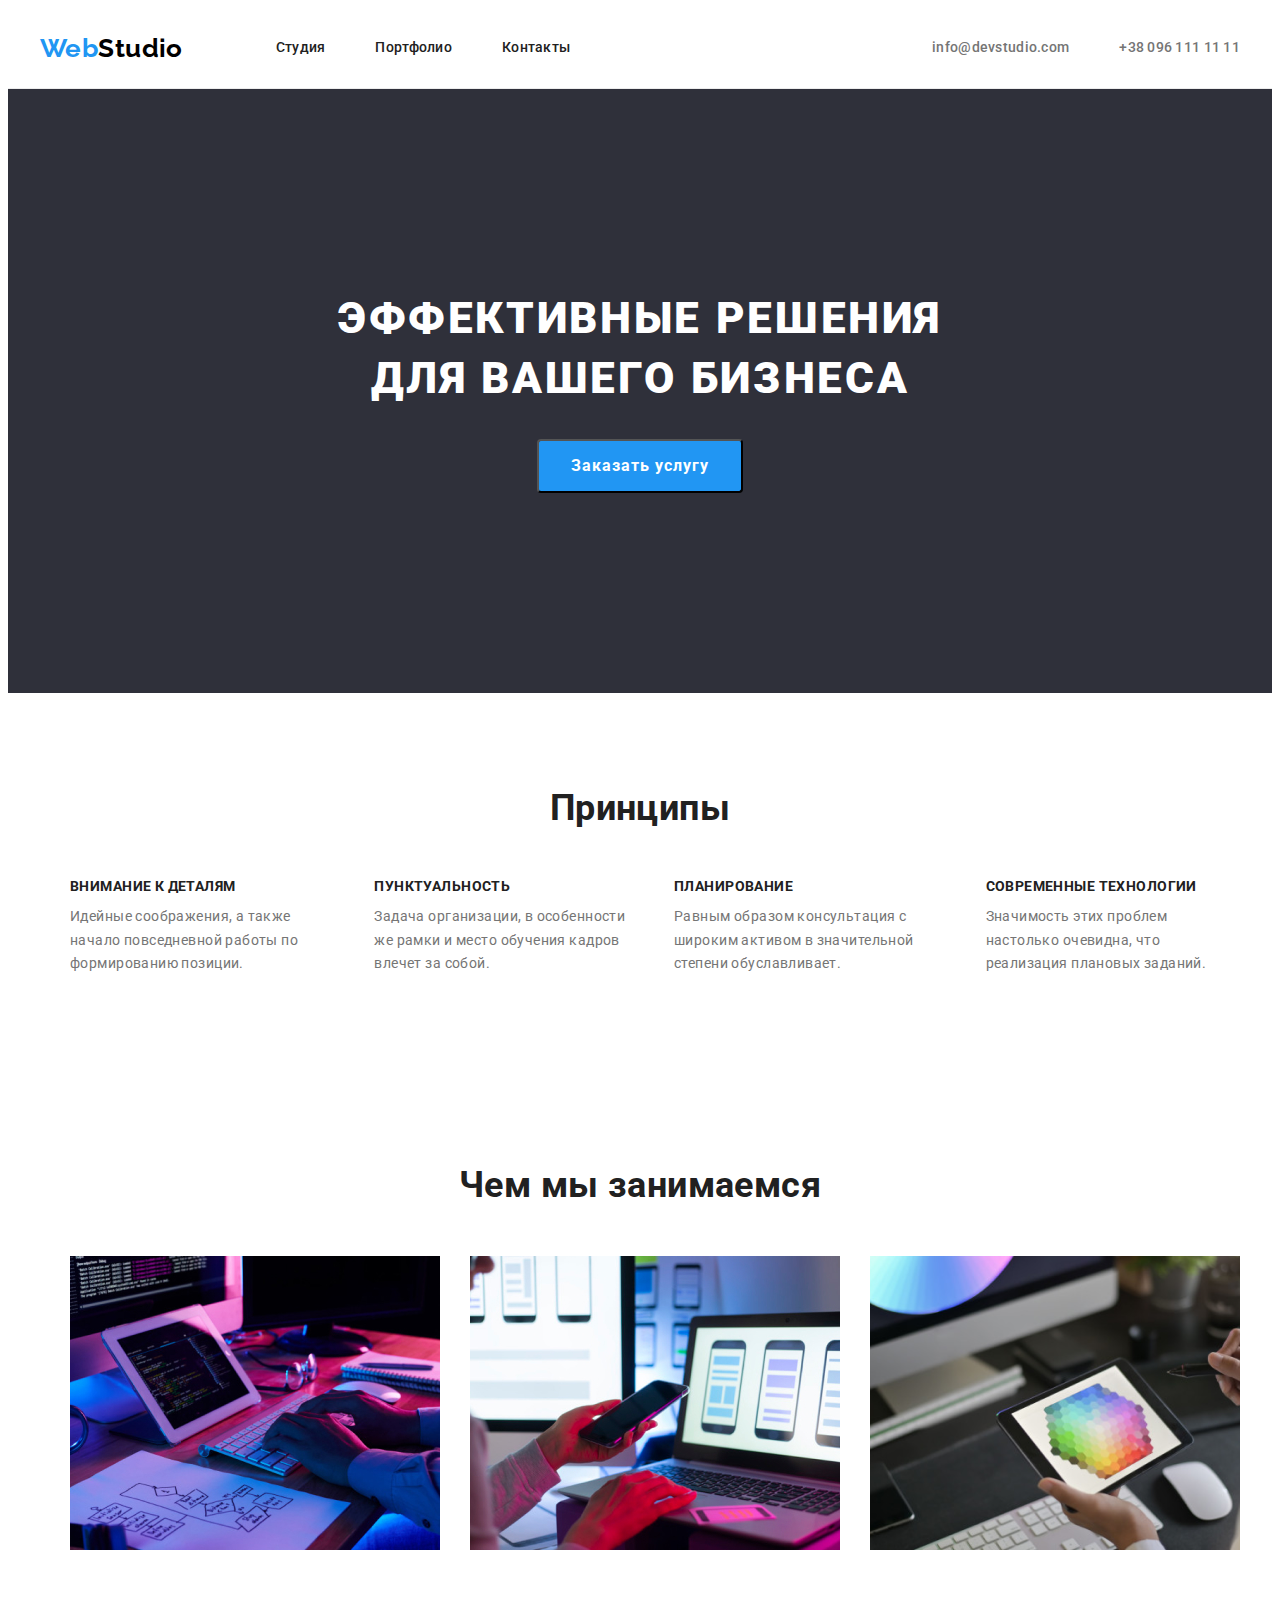
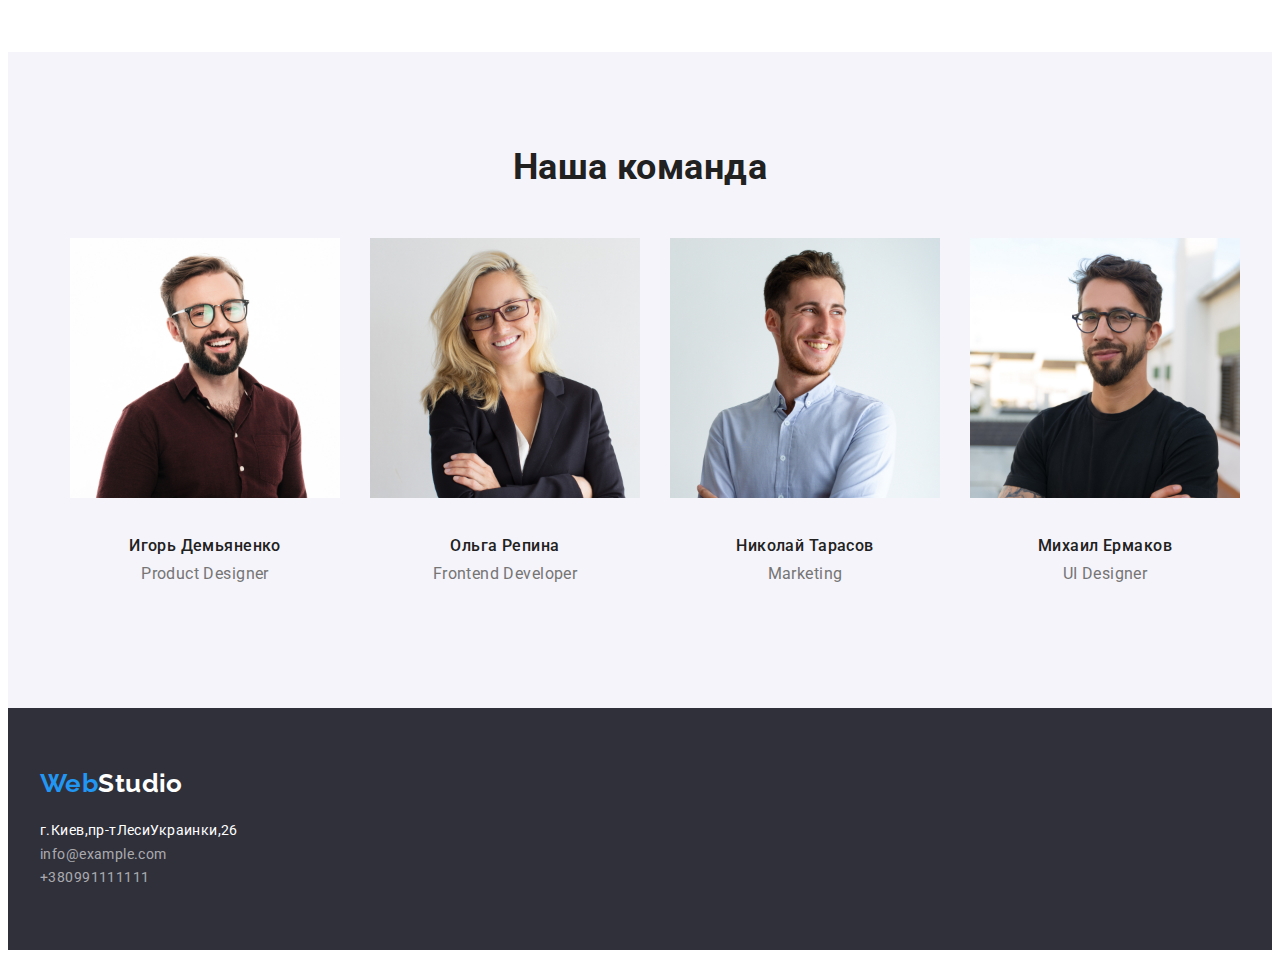
==== commit 3324d461: "Исправляет ошибки после первой проверки" ====
--- a/index.html
+++ b/index.html
@@ -30,9 +30,7 @@
         </div>
     </header> 
             
-   
-    
-    
+     
   
    <main>
     
@@ -81,39 +79,49 @@
        <ul class="principlist list">
            <li class="team-list">
             <img src="./images/4.jpg" class="foto" alt="Фото Игоря Демьяненко" width="270">
+        <div class="team">
             <h3 class="title-people">Игорь Демьяненко</h3>
             <p class="text">Product Designer</p>
+        </div>
            </li>
            <li class="team-list">            
             <img src="./images/5.jpg" class="foto" alt="Фото Ольги Репиной" width="270">
+        <div class="team">
             <h3 class="title-people">Ольга Репина</h3>
             <p class="text">Frontend Developer</p>
+        </div>
            </li>
            <li class="team-list">
             <img src="./images/6.jpg" class="foto" alt="Фото Николая Тарасова" width="270">
+        <div class="team">
             <h3 class="title-people">Николай Тарасов</h3>
             <p class="text">Marketing</p>
+        </div>
            </li>
            <li class="team-list"> 
             <img src="./images/7.jpg" class="foto" alt="Фото Михаила Ермакова" width="270">
+         <div class="team">
             <h3 class="title-people">Михаил Ермаков</h3>
             <p class="text">UI Designer</p>
+        </div>
         </li>
        </ul>
     </div>   
    </section>
 </main>
 <footer class="page-footer">
+    <div class="container">
     <a href="" class="logo-footer ">
         <span class="logo-footer2">Web</span>Studio
        </a>
   <address class="contacts">
-        <ul class="list-contacts">
+        <ul class="list-contacts list">
             <li><a href="" class="contacts-addres">г.Киев,пр-тЛесиУкраинки,26</a></li>
             <li><a href="mailto:info@example.com" class="contacts-mail">info@example.com</a></li>
             <li><a href="tel:+380991111111" class="contacts-tel">+380991111111</a></li>
         </ul>
     </address>
+</div>
 </footer>
 </body>
 </html>--- a/css/styles.css
+++ b/css/styles.css
@@ -30,7 +30,7 @@
 letter-spacing: 0.03em;
 } 
 section {
-    padding-top: 0;
+    padding-top: 94px;
     padding-bottom: 94px;
 }
 .page-header {
@@ -40,8 +40,8 @@
     width: 1200px;
     padding-left: 15px;
     padding-right: 15px;
-    margin-left: 0;
-    margin-right: 0;
+    margin-left: auto;
+    margin-right: auto;
    
    /*background-color: yellow;*/
     }
@@ -60,11 +60,14 @@
 .main-nav {
     display: flex;
     align-items: center;
+
     }
 /* Site-nav */
 .site-nav {
     display: flex;
     margin-left: 93px;
+    padding-top: 32px;
+    padding-bottom: 32px;
 }
 nav {
     display: flex;
@@ -123,10 +126,14 @@
 .hero {
    text-align: center;
 background-color: var(--dark-background);
+padding-top: 200px;
+padding-bottom: 200px;
     }
 .main-title {
     margin-top: 0;
-    margin-bottom: 41px;
+    margin-bottom: 0;
+    
+    padding-bottom: 30px;
     text-transform: uppercase;
     background-color: var(--dark-background);
     color: var(--white);
@@ -134,8 +141,8 @@
 font-size: 44px;
 line-height: 1.36;
 letter-spacing: 0.06em;
-
-}
+}
+
 .button {
     display: inline-block;
     cursor: pointer;
@@ -145,6 +152,8 @@
     font-weight: 700;
     border-radius: 4px;
     padding: 10px 32px;
+    margin-left: auto;
+    margin-right: auto;
     min-width: 200px;
 font-size: 16px;
 line-height: 1.88;
@@ -164,7 +173,7 @@
     padding-bottom: 10px;
   }
 .second-title {
-    padding-bottom: 50px;
+    margin-bottom: 50px;
   color: var(--black);
   font-weight: 700;
   font-size: 36px;
@@ -198,11 +207,12 @@
 }
 .team-list {
     display: block;
-    b
-
-}
+    }
 .principlist .team-list+.team-list {
     margin-left: 30px;
+}
+.team {
+
 }
  .title-people {
      color: var(--black);
@@ -231,7 +241,9 @@
         background-color: var(--dark-background);
 }
 .logo-footer {
-    margin-bottom: 20px;
+    display: block;
+   padding-top: 60px;
+   padding-bottom: 20px;
    color: white;
     font-family: Raleway, cursive, sans-serif;
     font-weight: 700;
@@ -253,11 +265,10 @@
    text-decoration: none; 
    font-style: normal;
 }
-.contacts-addres, .contacts-mail {
-    margin-top: 0;
-    margin-bottom: 9px;
-}
-
+
+.list-contacts { 
+   padding-bottom: 60px; 
+}
 /* ПОРТФОЛИО*/
 
 .filter {
@@ -292,13 +303,18 @@
     flex-wrap: wrap;
 }
 .item {
-    padding: 0;
-    border: 1px solid rgb(116, 96, 96);
+    display: block;
+    
     width: 370px;
     margin-right: 30px;
     margin-bottom: 30px;
     }
-
+.item-border {
+    padding: 20px 24px;
+    border-right: 1px solid rgba(238, 238, 238, 1);
+    border-bottom: 1px solid rgba(238, 238, 238, 1);
+    border-left: 1px solid rgba(238, 238, 238, 1);
+}
 .item:nth-child(3n) {
     margin-right: 0;
 }
@@ -306,29 +322,32 @@
     margin-bottom: 0;
 }
 .item h2 {
-    padding-right: 24px;
-    padding-bottom: 4px;
-    padding-left: 24px;
-}
-.item p {
-    padding-right: 24px;
-    padding-bottom: 20px;
-    padding-left: 24px;
-   }
-.item-img {
-   padding-bottom: 20px;
-}
-.item-list {
-    margin-top: 0;
-    margin-bottom: 0;
-    padding-bottom: 4px;
+    
+    margin-top: 0;
+    margin-bottom: 0;
     color: var(--black);
     font-weight: 700;
 font-size: 18px;
 line-height: 2;
 letter-spacing: 0.06em;
 }
-.item-text {
+    /*padding-right: 24px;
+    padding-bottom: 4px;
+    padding-left: 24px;
+}
+
+/*.item-list {
+    margin-top: 0;
+    margin-bottom: 0;
+    padding-bottom: 4px;
+    color: var(--black);
+    font-weight: 700;
+font-size: 18px;
+line-height: 2;
+letter-spacing: 0.06em;
+}*/
+
+. {
     color: var(--text-color);
     font-size: 16px;
 line-height: 1.9;
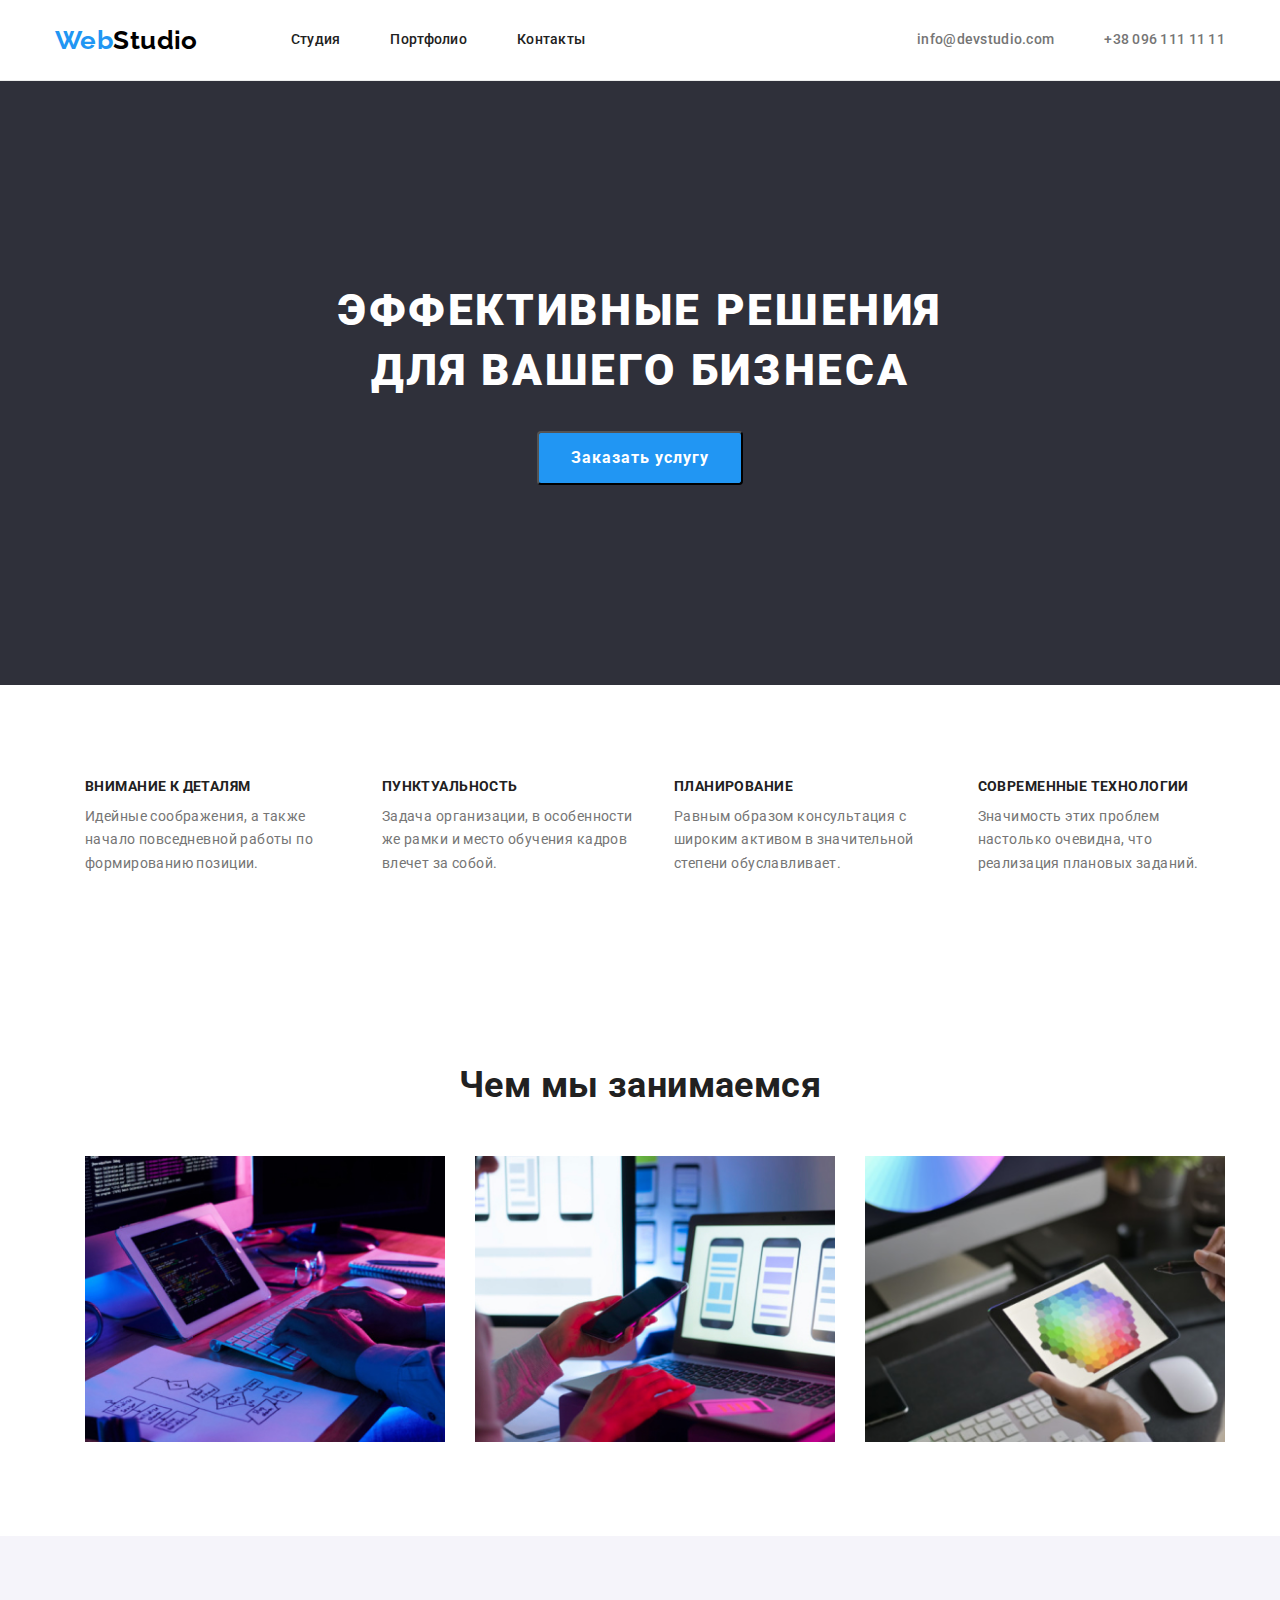
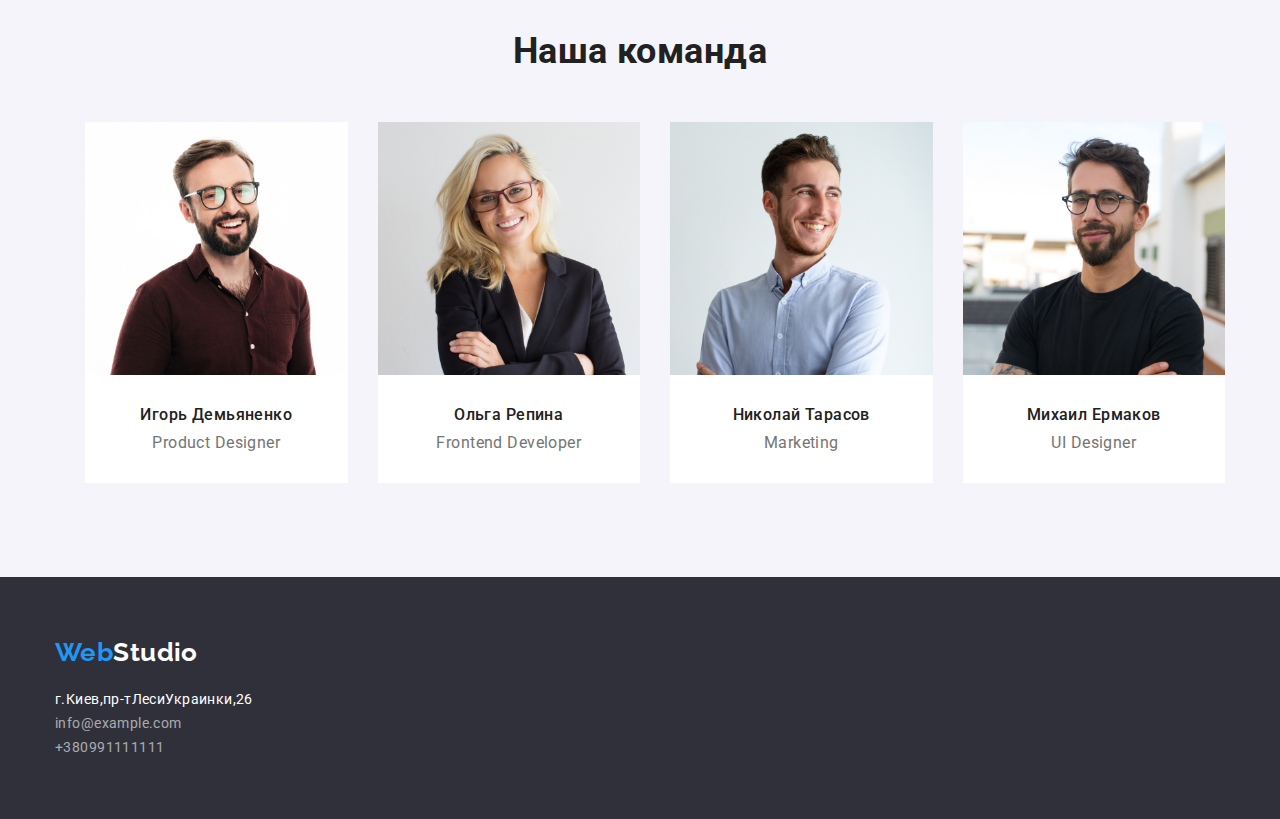
==== commit 75fee3a5: "Исправляет замечания от Григория" ====
--- a/index.html
+++ b/index.html
@@ -8,7 +8,8 @@
     <link rel="preconnect" href="https://fonts.googleapis.com">
 <link rel="preconnect" href="https://fonts.gstatic.com" crossorigin>
 <link href="https://fonts.googleapis.com/css2?family=Raleway:wght@700&family=Roboto:wght@400;500;700;900&display=swap" rel="stylesheet">
-    <link rel="stylesheet" href="./css/styles.css">
+ <link rel="stylesheet" href="https://cdnjs.cloudflare.com/ajax/libs/modern-normalize/1.1.0/modern-normalize.min.css">
+<link rel="stylesheet" href="./css/styles.css">
 </head>
 <body>
     <header class="page-header">
@@ -34,15 +35,15 @@
   
    <main>
     
-   <section class="hero">
+   <section class="hero section">
        <div class="container">
        <h1 class="main-title">Эффективные решения<br> для вашего бизнеса</h1>
        <button type="button" class="button">Заказать услугу</button>
     </div>
     </section>
-   <section class="title">
+   <section class="title section">
     <div class="container">
-    <h2 class="second-title list">Принципы</h2>
+    <h2 class="second-title visually-hidden">Принципы</h2>
        <ul class="principlist list">
            <li class="principlist-subtitle">
                <h3 class="subtitle">Внимание к деталям</h3>
@@ -63,7 +64,7 @@
        </ul>
     </div>
    </section>
-   <section class="title">
+   <section class="title section">
        <div class="container">
        <h2 class="second-title list">Чем мы занимаемся</h2>
        <ul class="principlist list">
@@ -73,7 +74,7 @@
        </ul>
     </div>
     </section>
-   <section class="title team">
+   <section class="title-team section">
        <div class="container">
        <h2 class="second-title list">Наша команда</h2>
        <ul class="principlist list">
--- a/css/styles.css
+++ b/css/styles.css
@@ -19,6 +19,17 @@
     margin: 0;
     list-style: none;
 }
+.visually-hidden {
+    position: absolute;
+    width: 1px;
+    height: 1px;
+    margin: -1px;
+    padding: 0;
+    overflow: hidden;
+    border: 0;
+    clip: rect(0 0 0 0)
+}
+
 body {
     background-color: #fff;
     color: #757575;
@@ -29,7 +40,7 @@
 line-height: 1.7;
 letter-spacing: 0.03em;
 } 
-section {
+.section {
     padding-top: 94px;
     padding-bottom: 94px;
 }
@@ -170,8 +181,7 @@
 h3 {
     margin-top: 0;
     margin-bottom: 0px;
-    padding-bottom: 10px;
-  }
+}
 .second-title {
     margin-bottom: 50px;
   color: var(--black);
@@ -182,6 +192,7 @@
   }
   
  .subtitle {
+     padding-bottom: 10px;
     text-transform: uppercase;
     color: var(--black);
     font-weight: 700;
@@ -202,19 +213,26 @@
     margin-left: 30px;
 }
 /*Наша команда*/
-.team {
+img {
+display: block;
+max-width: 100%;
+height: auto;
+}
+.title-team {
     background-color: var(--light-background);
 }
 .team-list {
     display: block;
-    }
+        }
 .principlist .team-list+.team-list {
     margin-left: 30px;
 }
 .team {
-
+    padding: 30px 0;
+    background-color: var(--white);
 }
  .title-people {
+     margin-bottom: 10px;
      color: var(--black);
     font-weight: 500;
     font-size: 16px;
@@ -224,13 +242,11 @@
  .foto {
      margin-top: 0;
      margin-bottom: 0px;
-     padding-bottom: 30px;
  }
  .text {
      margin-top: 0;
      margin-bottom: 0px;
-     padding-bottom: 30px;
-    color: var(--text-color);
+        color: var(--text-color);
         font-size: 16px;
     line-height: 1.18;
     text-align: center;
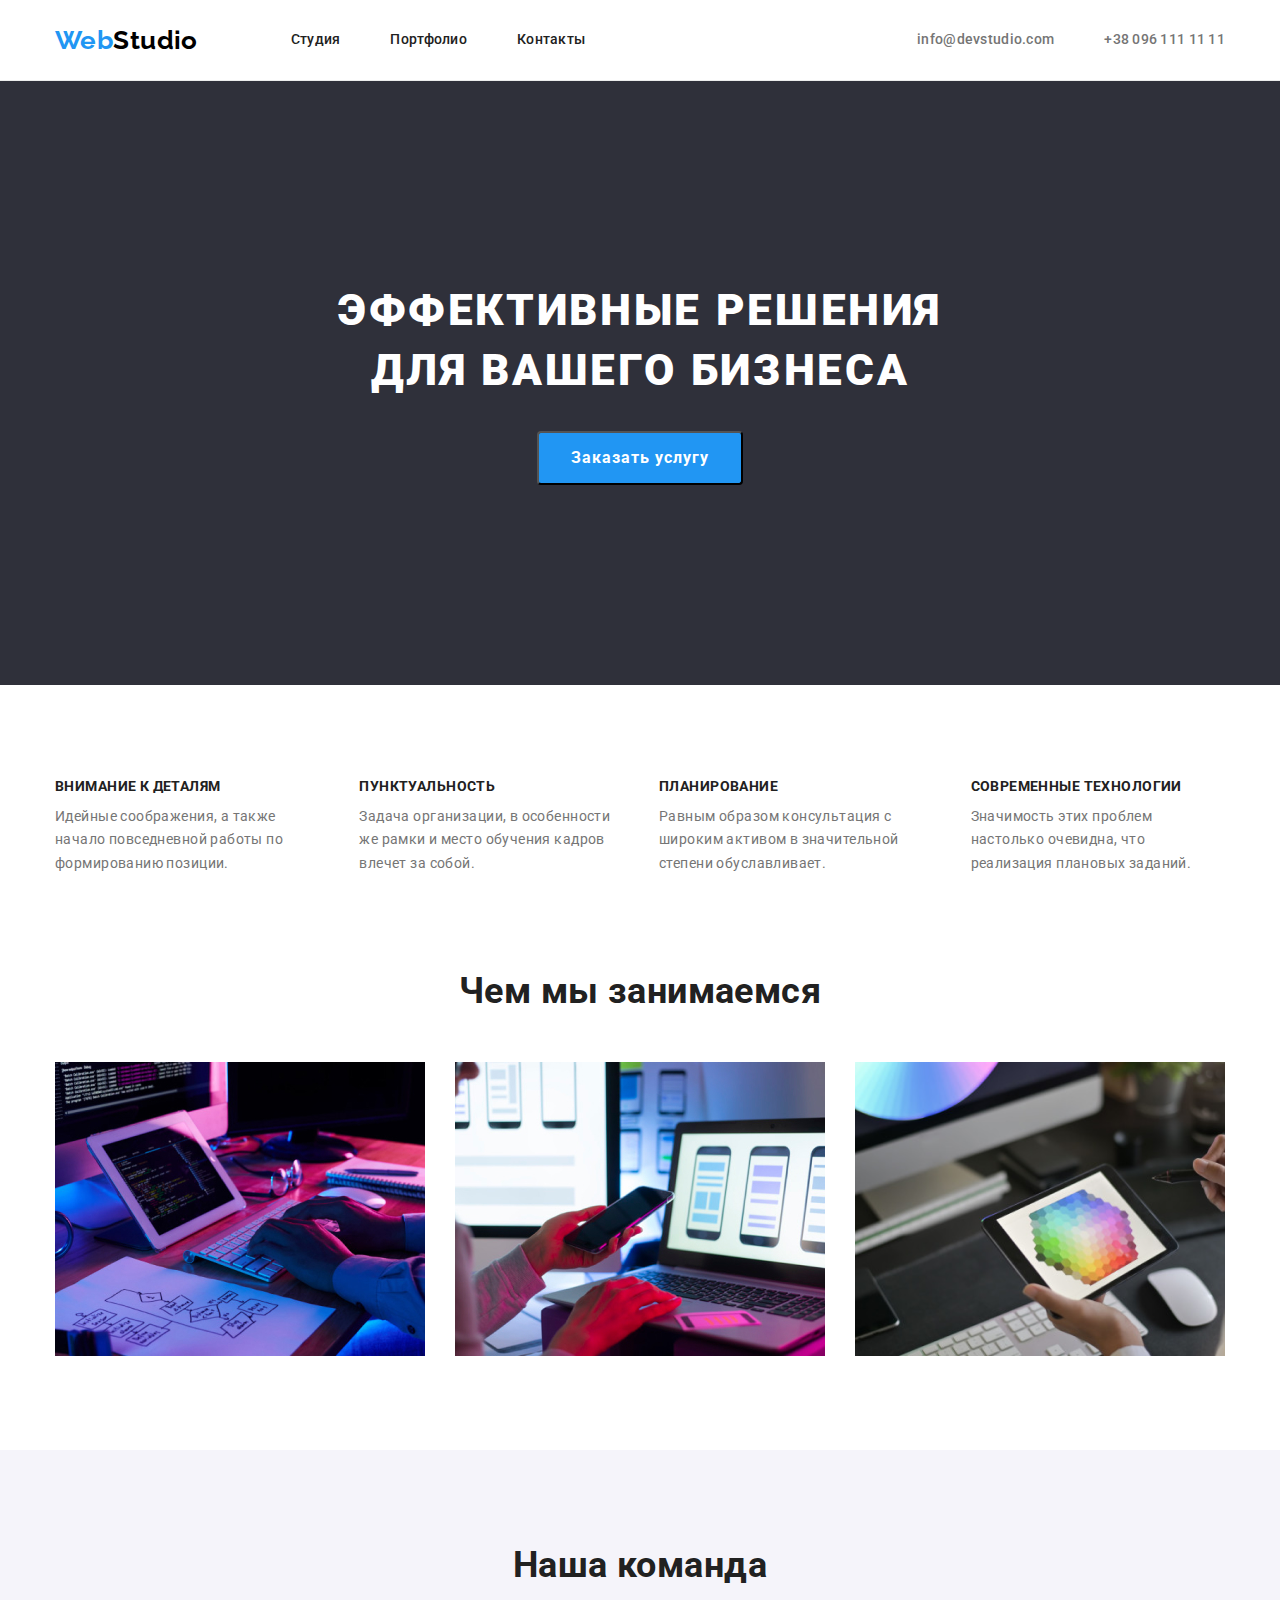
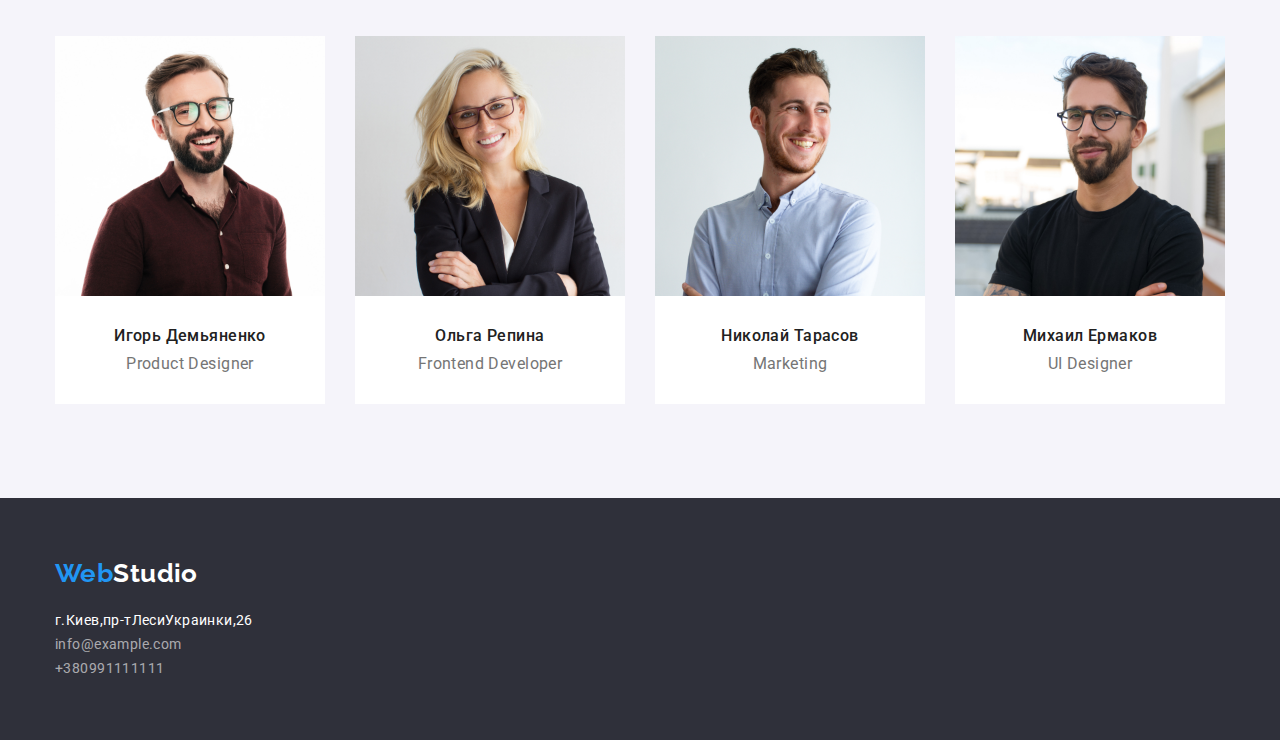
==== commit 2814fbab: "Вносит правки в футере, подключает нормалайз на портфолио, убирает лишние падинги на секциях" ====
--- a/index.html
+++ b/index.html
@@ -41,7 +41,7 @@
        <button type="button" class="button">Заказать услугу</button>
     </div>
     </section>
-   <section class="title section">
+   <section class="section">
     <div class="container">
     <h2 class="second-title visually-hidden">Принципы</h2>
        <ul class="principlist list">
--- a/css/styles.css
+++ b/css/styles.css
@@ -132,7 +132,7 @@
 
 /* Title */
 .title {
-   
+   padding-top: 0;
     }
 .hero {
    text-align: center;
@@ -183,7 +183,8 @@
     margin-bottom: 0px;
 }
 .second-title {
-    margin-bottom: 50px;
+  margin-bottom: 50px;
+  padding-top: 0;
   color: var(--black);
   font-weight: 700;
   font-size: 36px;
@@ -199,13 +200,14 @@
     font-size: 14px;
     line-height: 1.14;
  }
+
  .principlist {
      display: flex;
-     margin-left: 30px;
+     
     }
 .principlist-subtitle {
     display: block;
-   }
+       }
   .principlist .principlist-subtitle + .principlist-subtitle {
     margin-left: 30px;
    }
@@ -253,14 +255,16 @@
     }
 /* Footer */
 footer {
-    
-        background-color: var(--dark-background);
+            background-color: var(--dark-background);
+}
+.page-footer {
+    padding-top: 60px;
+    padding-bottom: 60px;
 }
 .logo-footer {
     display: block;
-   padding-top: 60px;
-   padding-bottom: 20px;
-   color: white;
+    margin-bottom: 20px;
+    color: white;
     font-family: Raleway, cursive, sans-serif;
     font-weight: 700;
     font-size: 26px;
@@ -271,6 +275,7 @@
    color: #2196F3
   }
   .contacts-addres {
+      margin-bottom: 9px;
     color: var(--white);
     text-decoration: none; 
     font-style: normal;
@@ -281,10 +286,10 @@
    text-decoration: none; 
    font-style: normal;
 }
-
-.list-contacts { 
-   padding-bottom: 60px; 
-}
+.contacts-mail {
+    margin-bottom: 9px;
+}
+
 /* ПОРТФОЛИО*/
 
 .filter {
